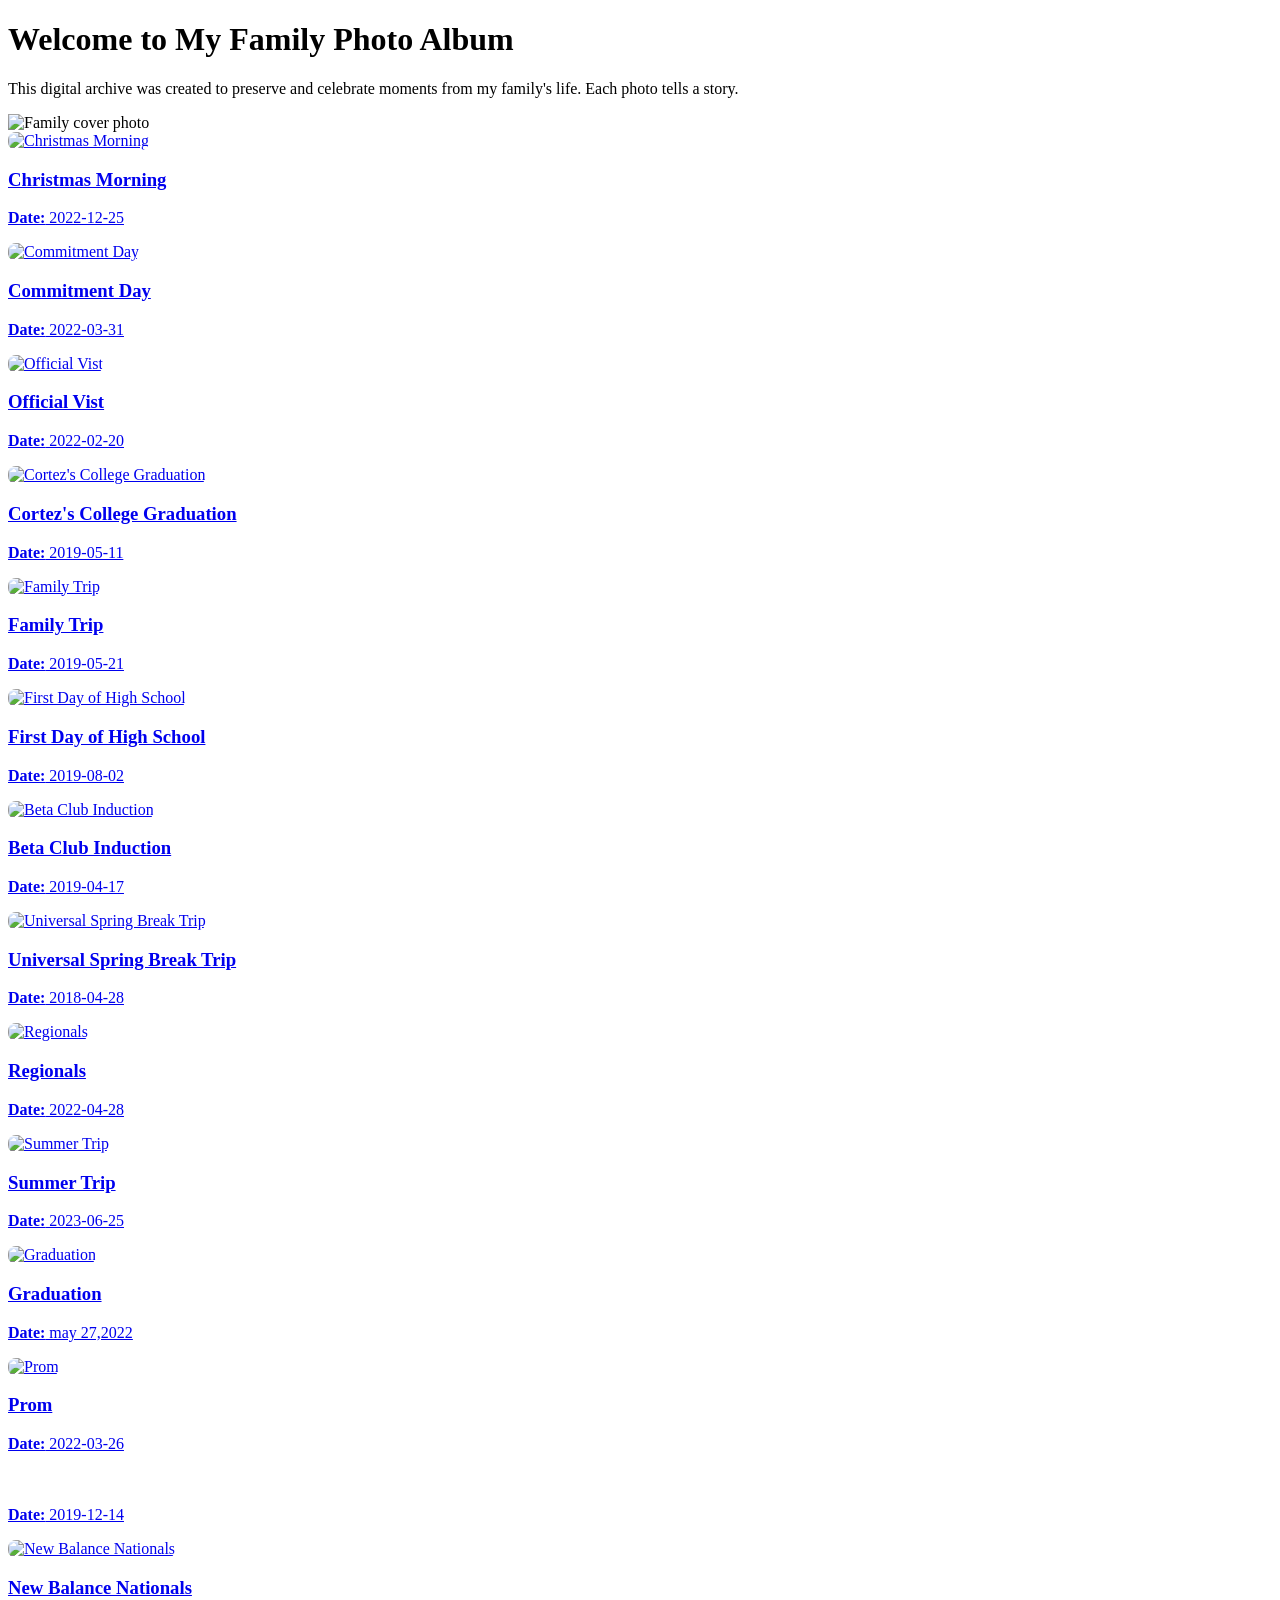
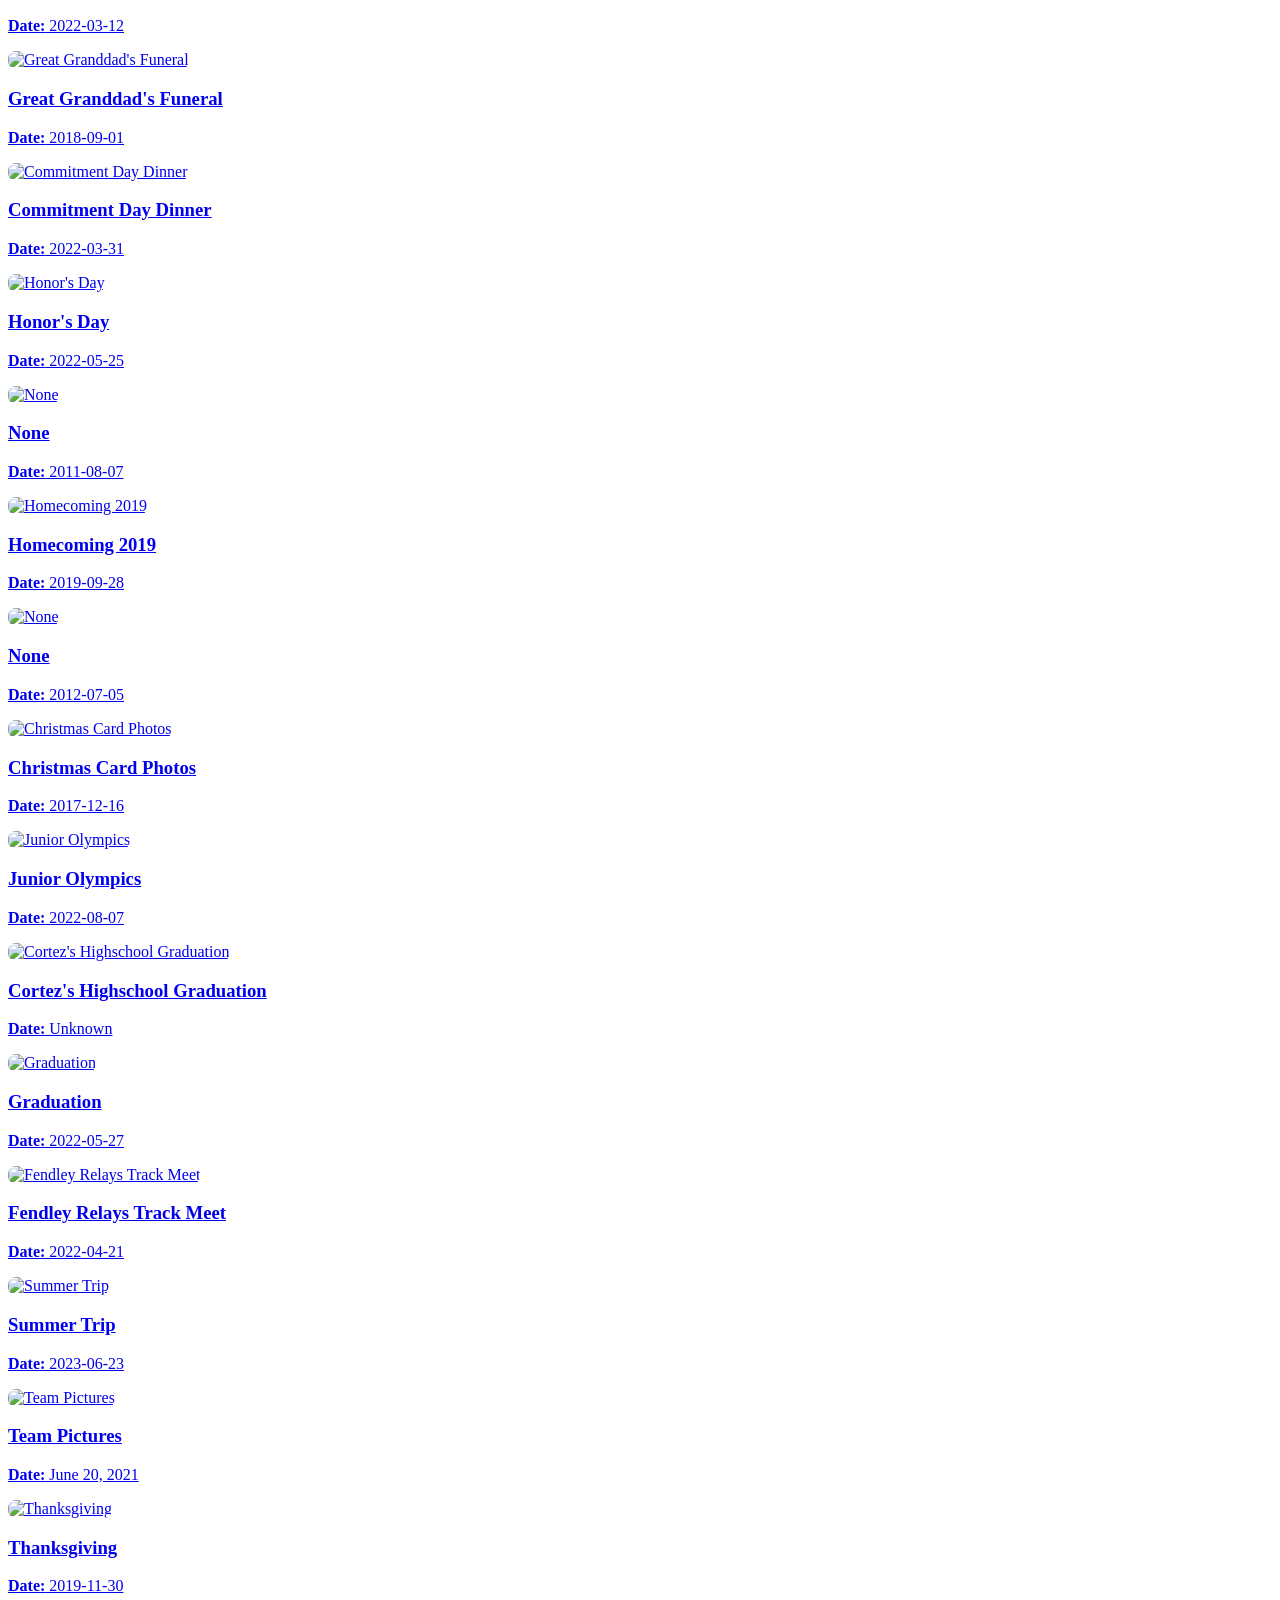
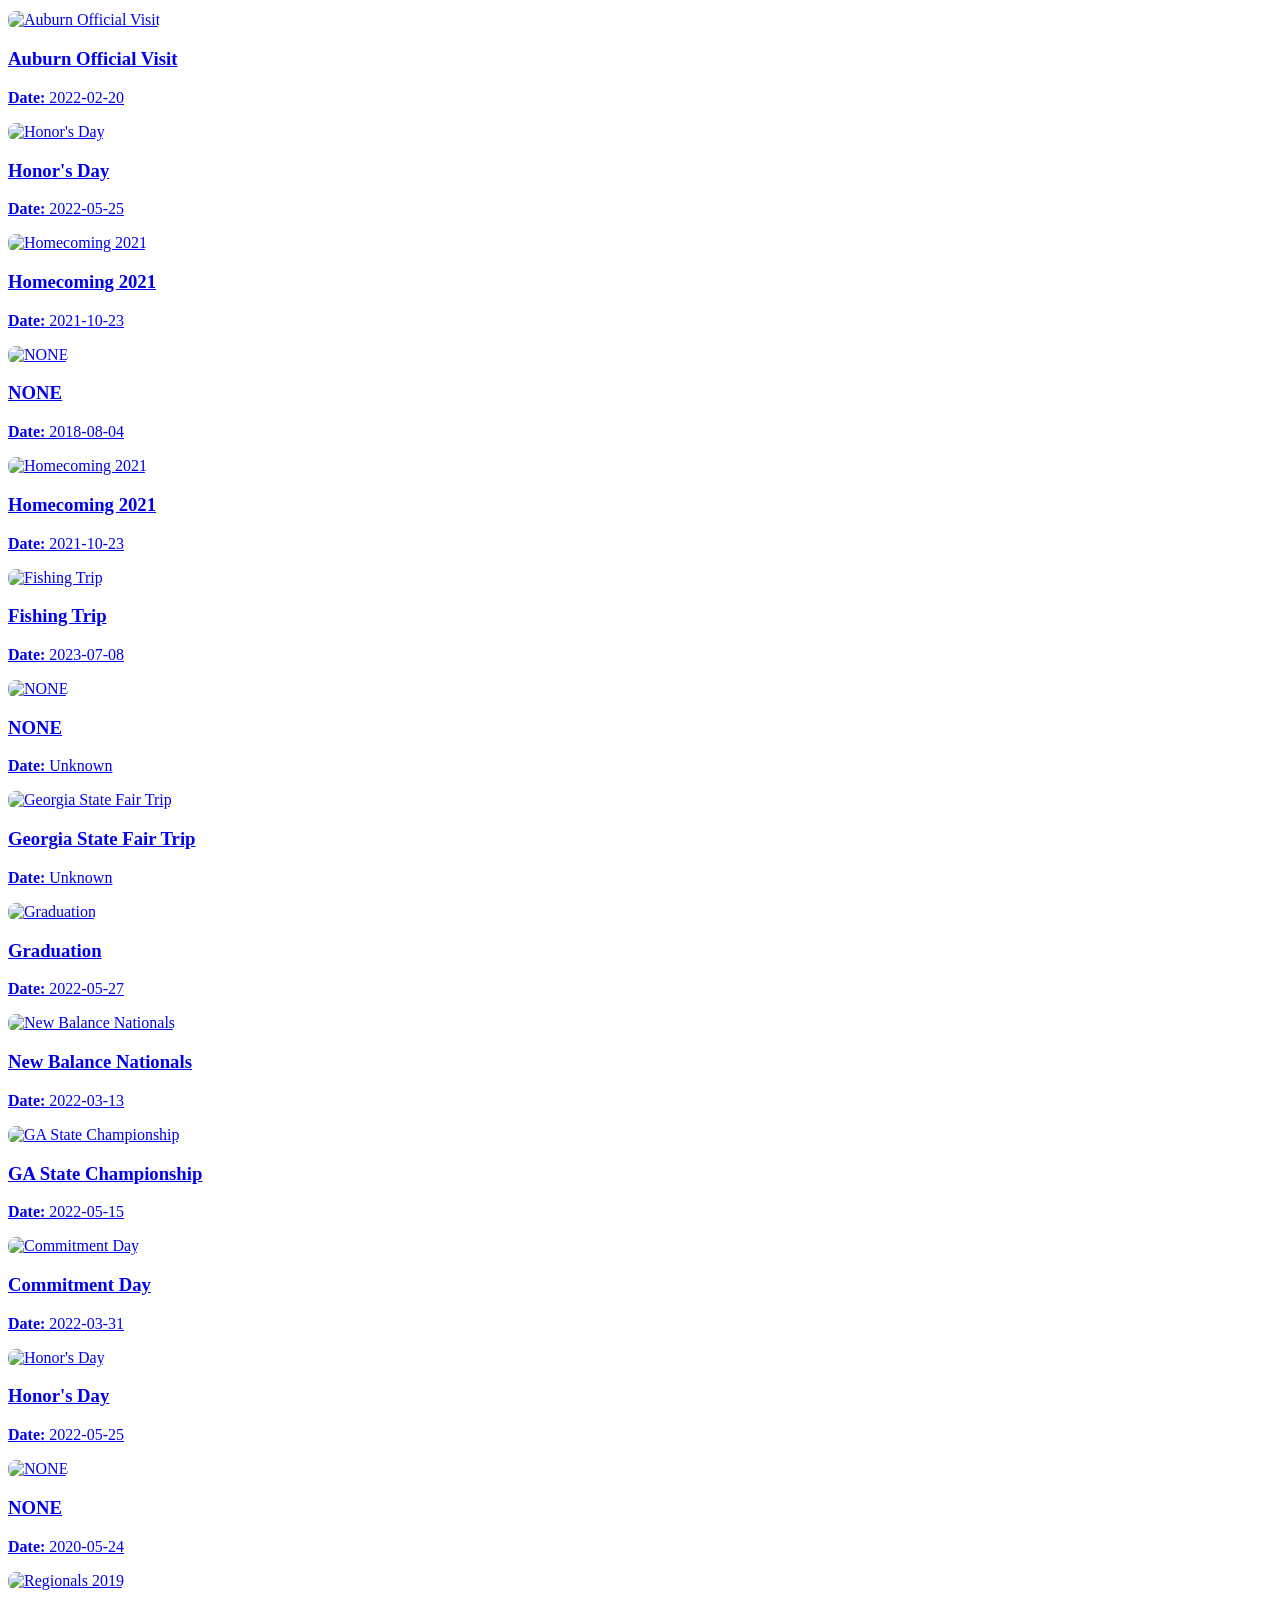
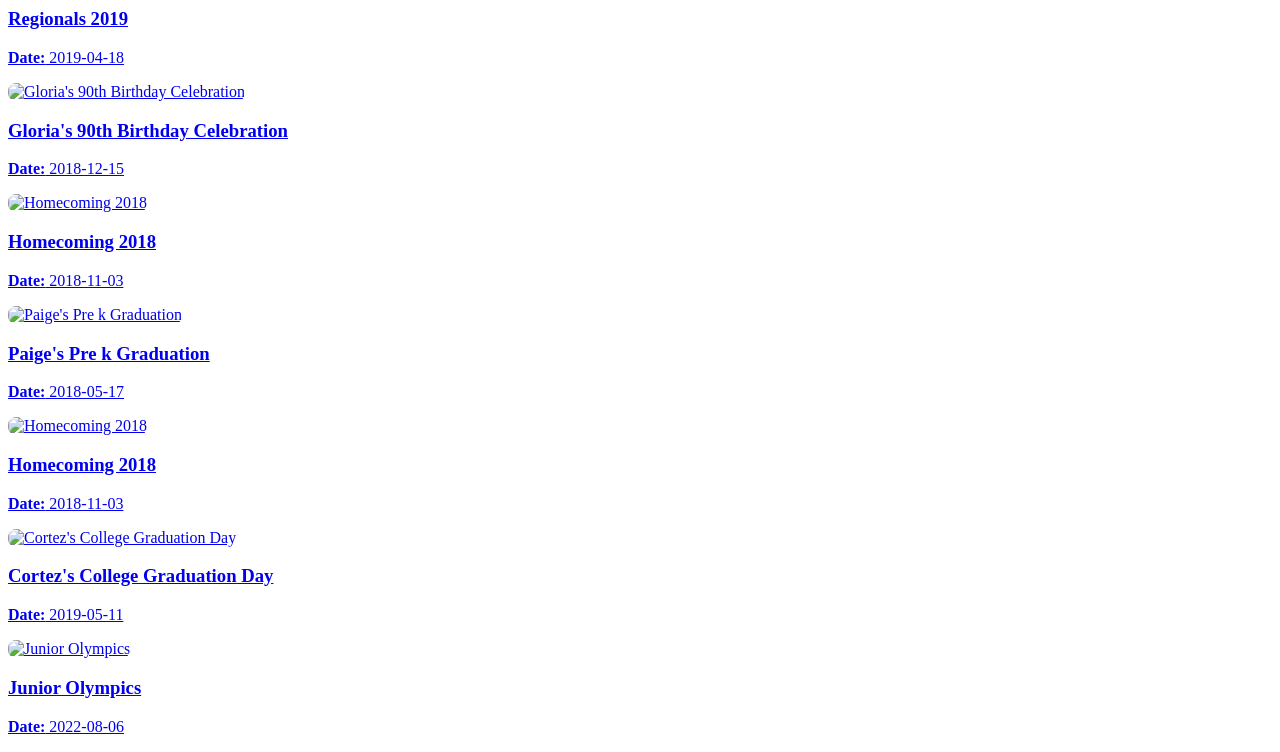
==== index.html @ 2291bab2 "Update index.html" ====
<!DOCTYPE html>
<html lang="en">
<head>
  <meta charset="UTF-8">
  <meta name="viewport" content="width=device-width, initial-scale=1.0">
  <title>My Family Photo Album</title>
  <link rel="stylesheet" href="style.css">
</head>
<body>
  <h1>Welcome to My Family Photo Album</h1>
  <p>This digital archive was created to preserve and celebrate moments from my family's life. Each photo tells a story.</p>

  <!-- Cover image placeholder -->
  <img src="IMG_6487.JPG" alt="Family cover photo" width="500">

  <!-- Dynamic collection inserted here by script.js -->
  <div id="collection"></div>

  <script src="script.js"></script>
</body>
</html>
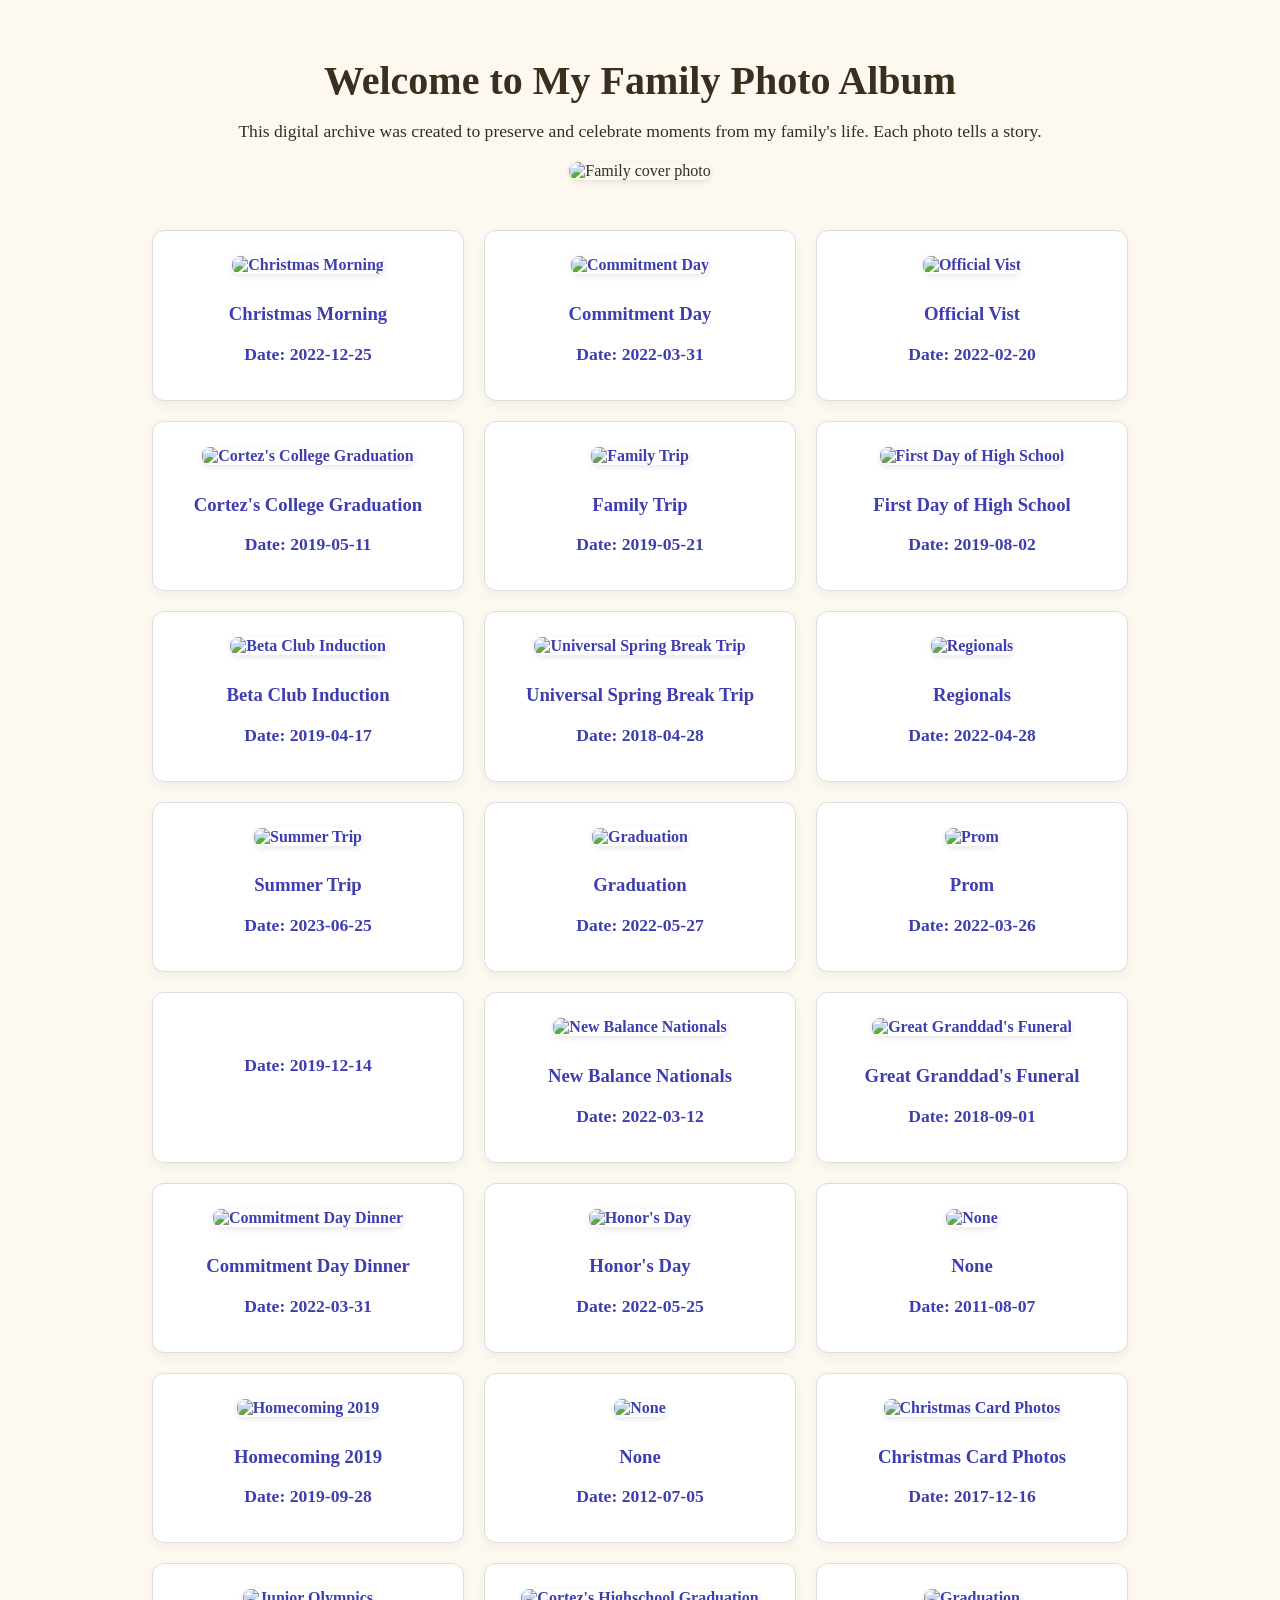
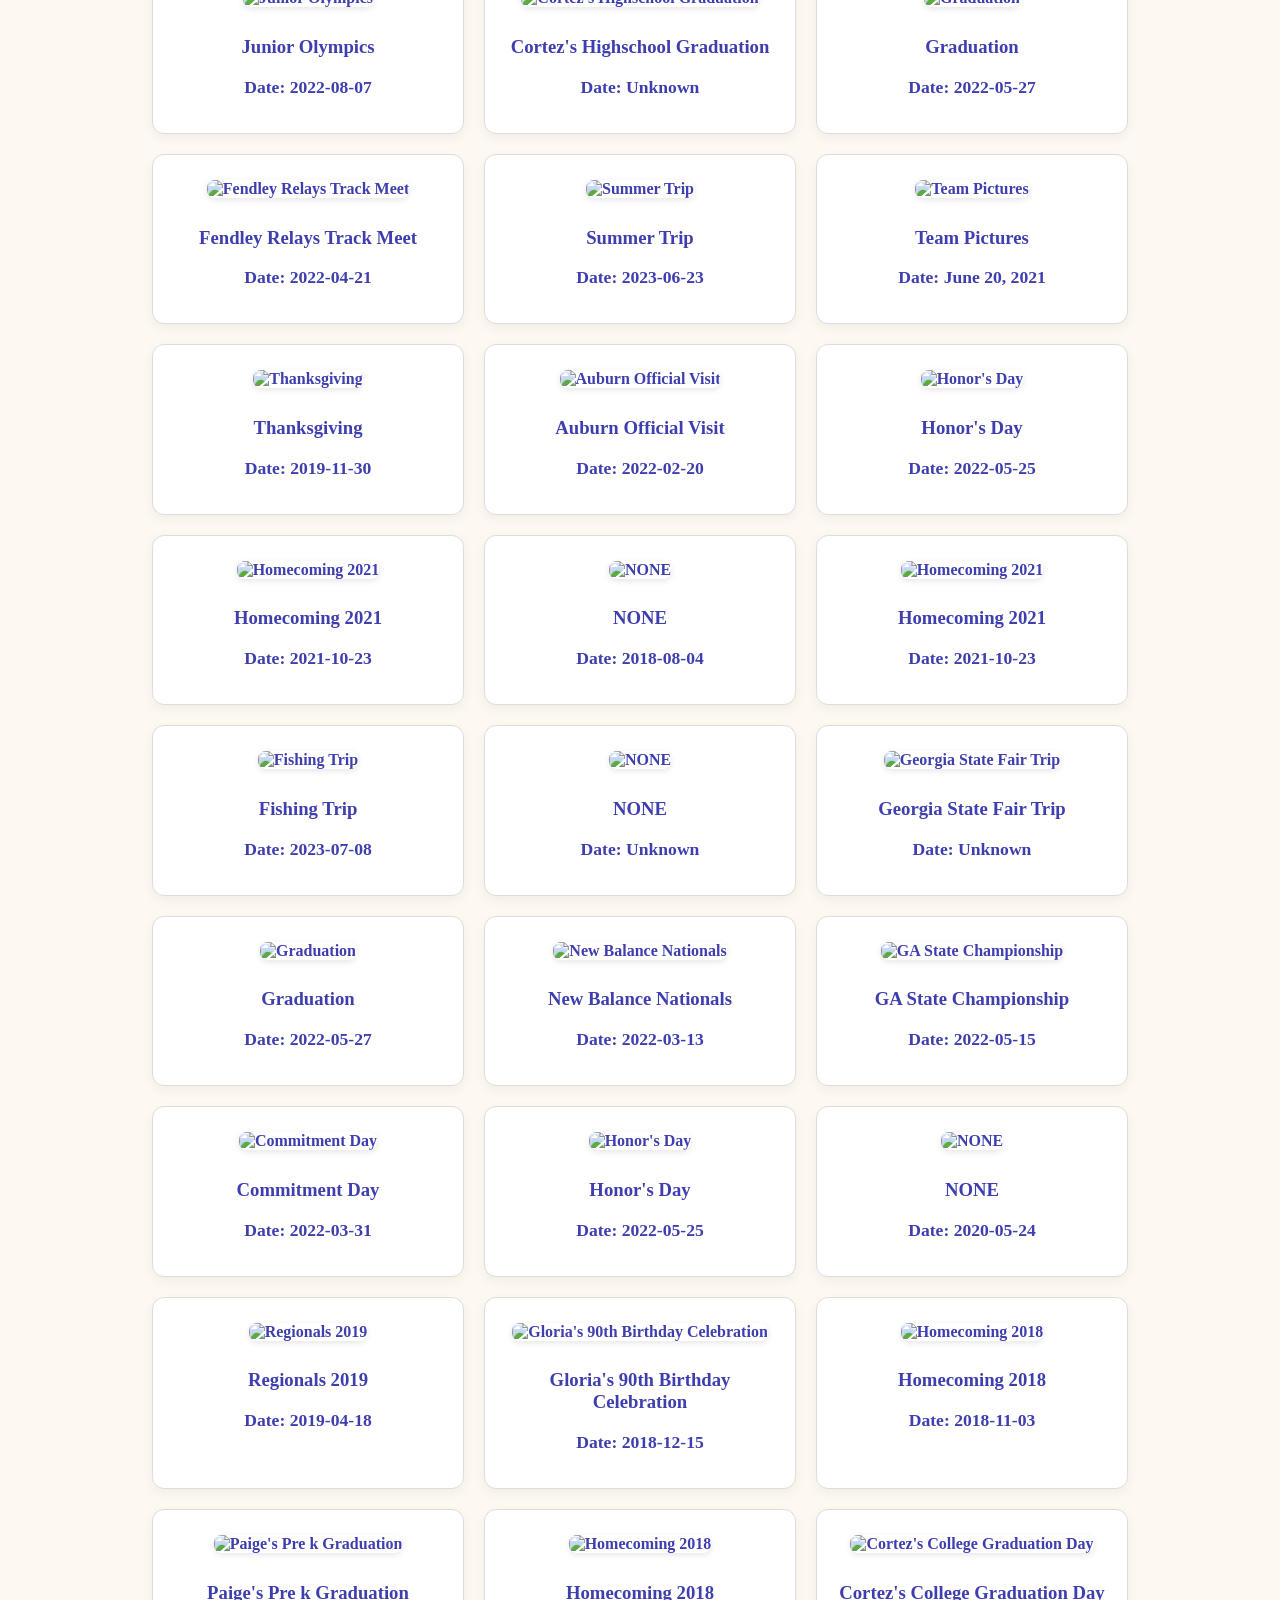
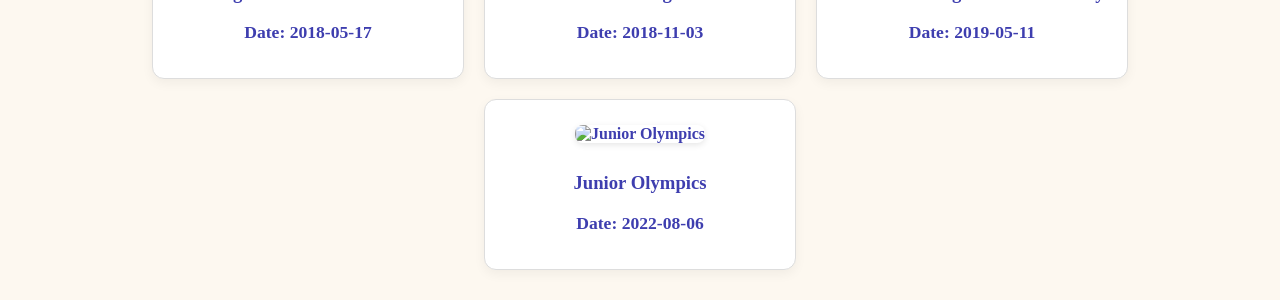
==== commit ca66ecf1: "Update index.html" ====
--- a/index.html
+++ b/index.html
@@ -10,10 +10,10 @@
   <h1>Welcome to My Family Photo Album</h1>
   <p>This digital archive was created to preserve and celebrate moments from my family's life. Each photo tells a story.</p>
 
-  <!-- Cover image placeholder -->
+  
   <img src="IMG_6487.JPG" alt="Family cover photo" width="500">
 
-  <!-- Dynamic collection inserted here by script.js -->
+ 
   <div id="collection"></div>
 
   <script src="script.js"></script>
--- a/style.css
+++ b/style.css
@@ -0,0 +1,56 @@
+body {
+  font-family: Georgia, serif;
+  background-color: #fdf8f0;
+  color: #2e2e2e;
+  text-align: center;
+  margin: 0;
+  padding: 30px;
+}
+
+h1 {
+  font-size: 2.5rem;
+  color: #3a2e1f;
+  margin-bottom: 15px;
+}
+
+p {
+  font-size: 1.1rem;
+  margin-bottom: 20px;
+}
+
+a {
+  color: #3e3eaf;
+  text-decoration: none;
+  font-weight: bold;
+  display: block;
+  margin: 10px 0;
+}
+
+a:hover {
+  text-decoration: underline;
+}
+
+img {
+  max-width: 300px;
+  height: auto;
+  border-radius: 10px;
+  margin-bottom: 10px;
+  box-shadow: 0 2px 6px rgba(0, 0, 0, 0.1);
+}
+
+#collection {
+  display: flex;
+  flex-wrap: wrap;
+  justify-content: center;
+  gap: 20px;
+  margin-top: 40px;
+}
+
+.item-card {
+  border: 1px solid #ddd;
+  padding: 15px;
+  width: 280px;
+  background-color: #fff;
+  border-radius: 12px;
+  box-shadow: 0 4px 12px rgba(0, 0, 0, 0.05);
+}
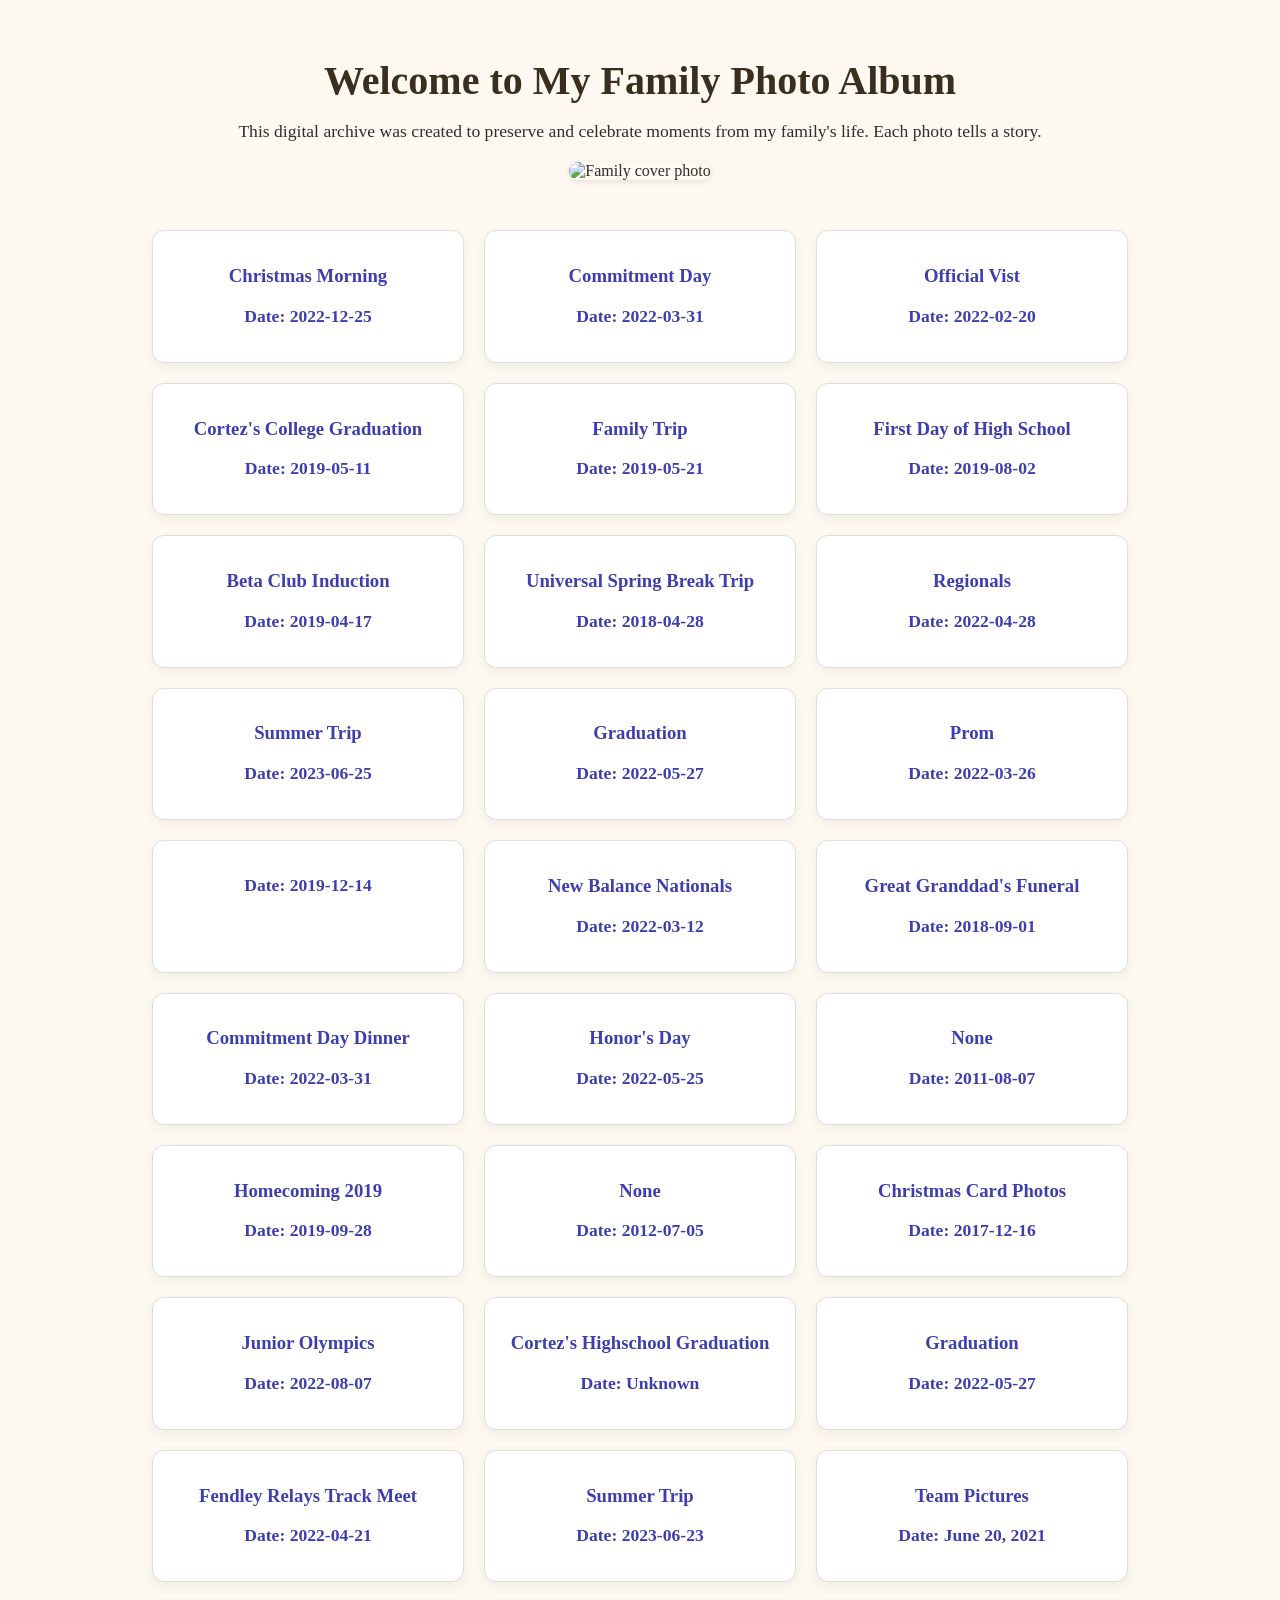
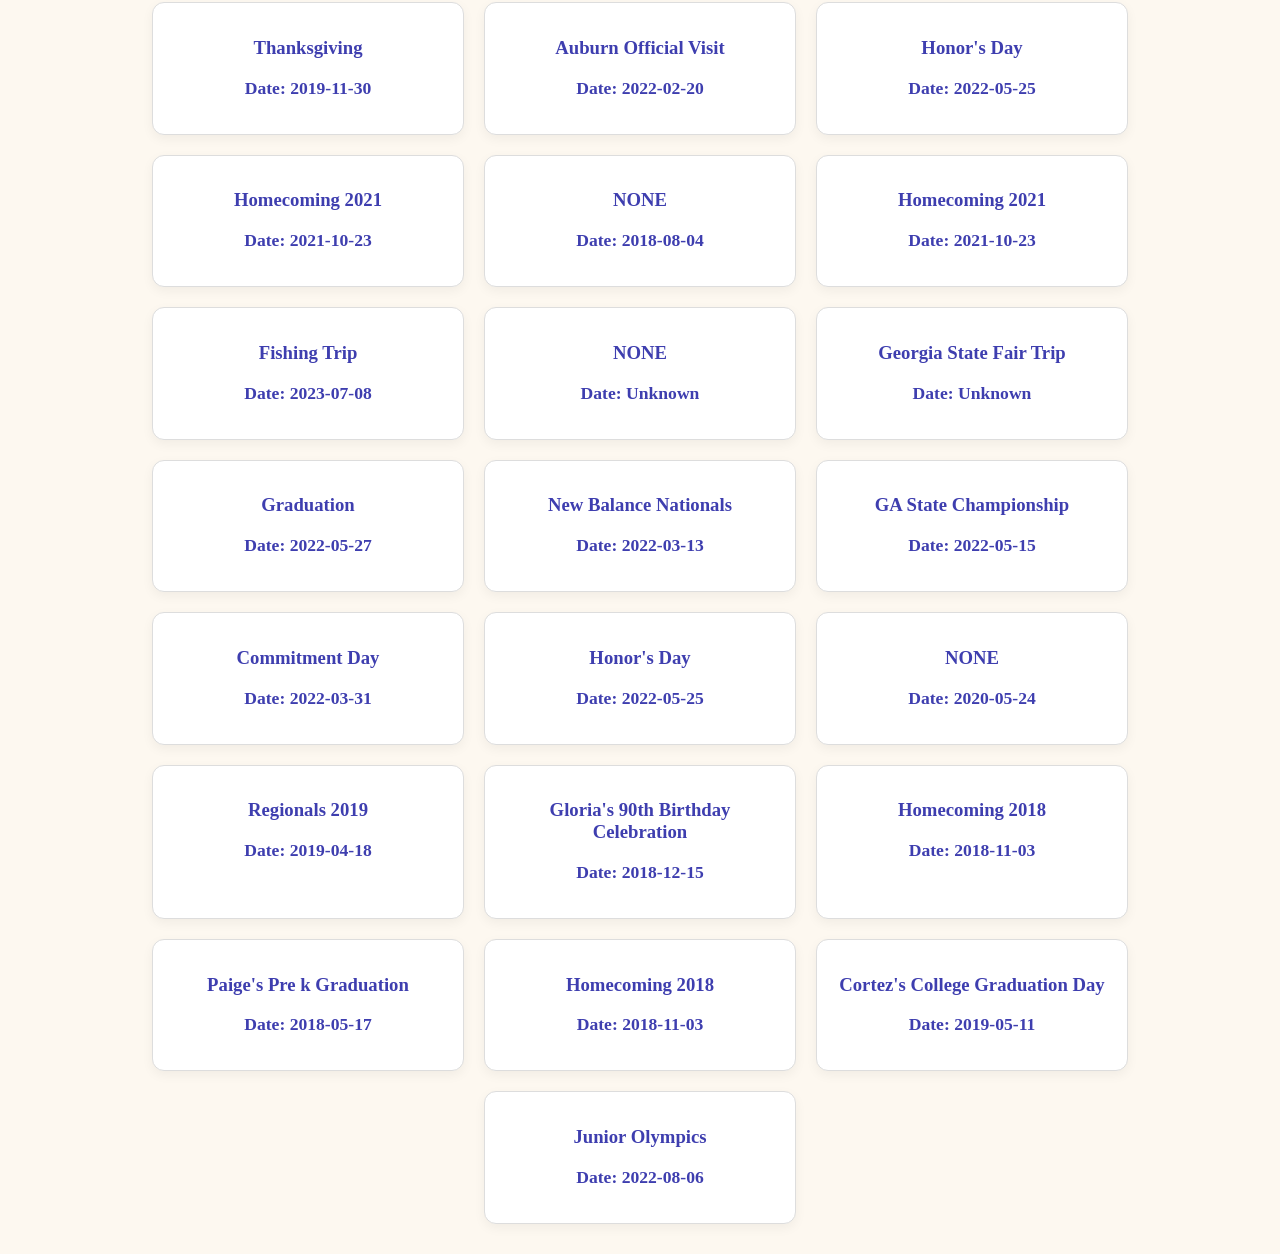
==== commit 8875f376: "Update index.html" ====
--- a/index.html
+++ b/index.html
@@ -11,7 +11,7 @@
   <p>This digital archive was created to preserve and celebrate moments from my family's life. Each photo tells a story.</p>
 
   
-  <img src="IMG_6487.JPG" alt="Family cover photo" width="500">
+  <img src="Photos/IMG_6487.JPG" alt="Family cover photo" width="500">
 
  
   <div id="collection"></div>
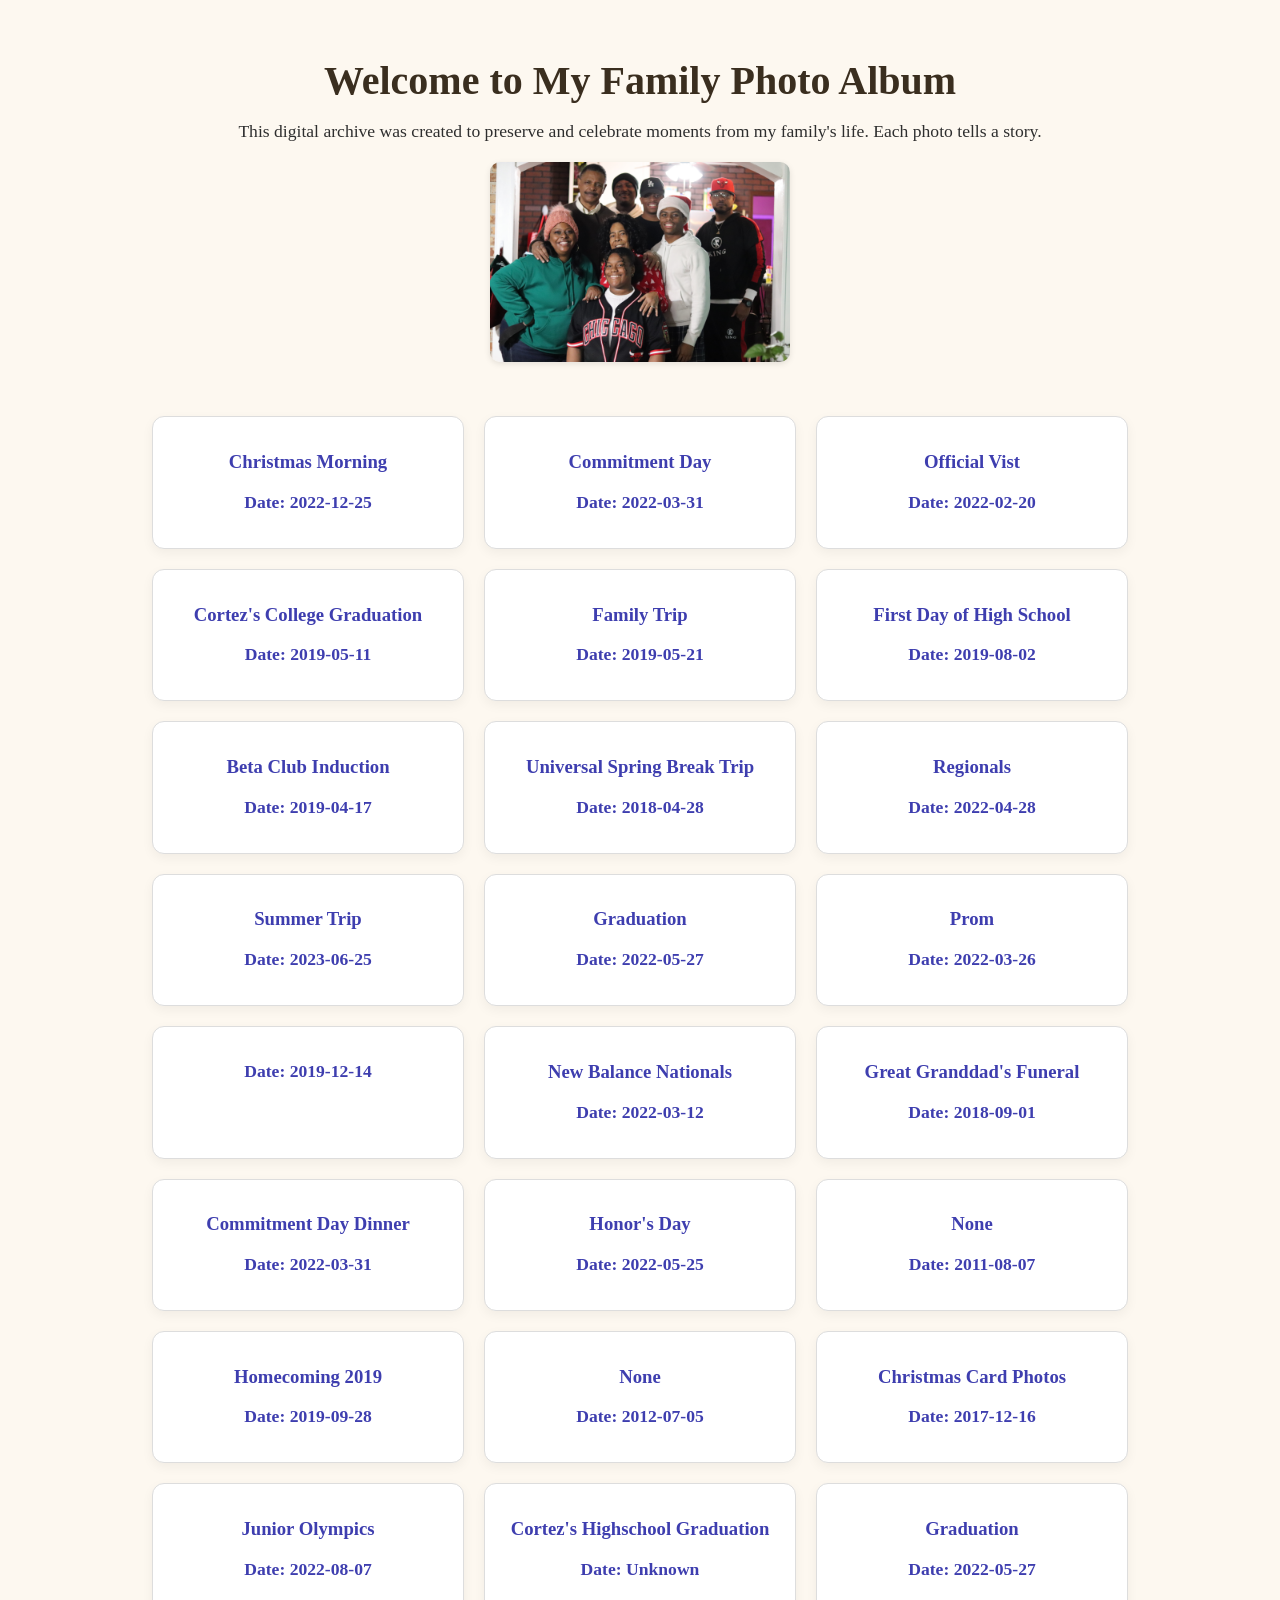
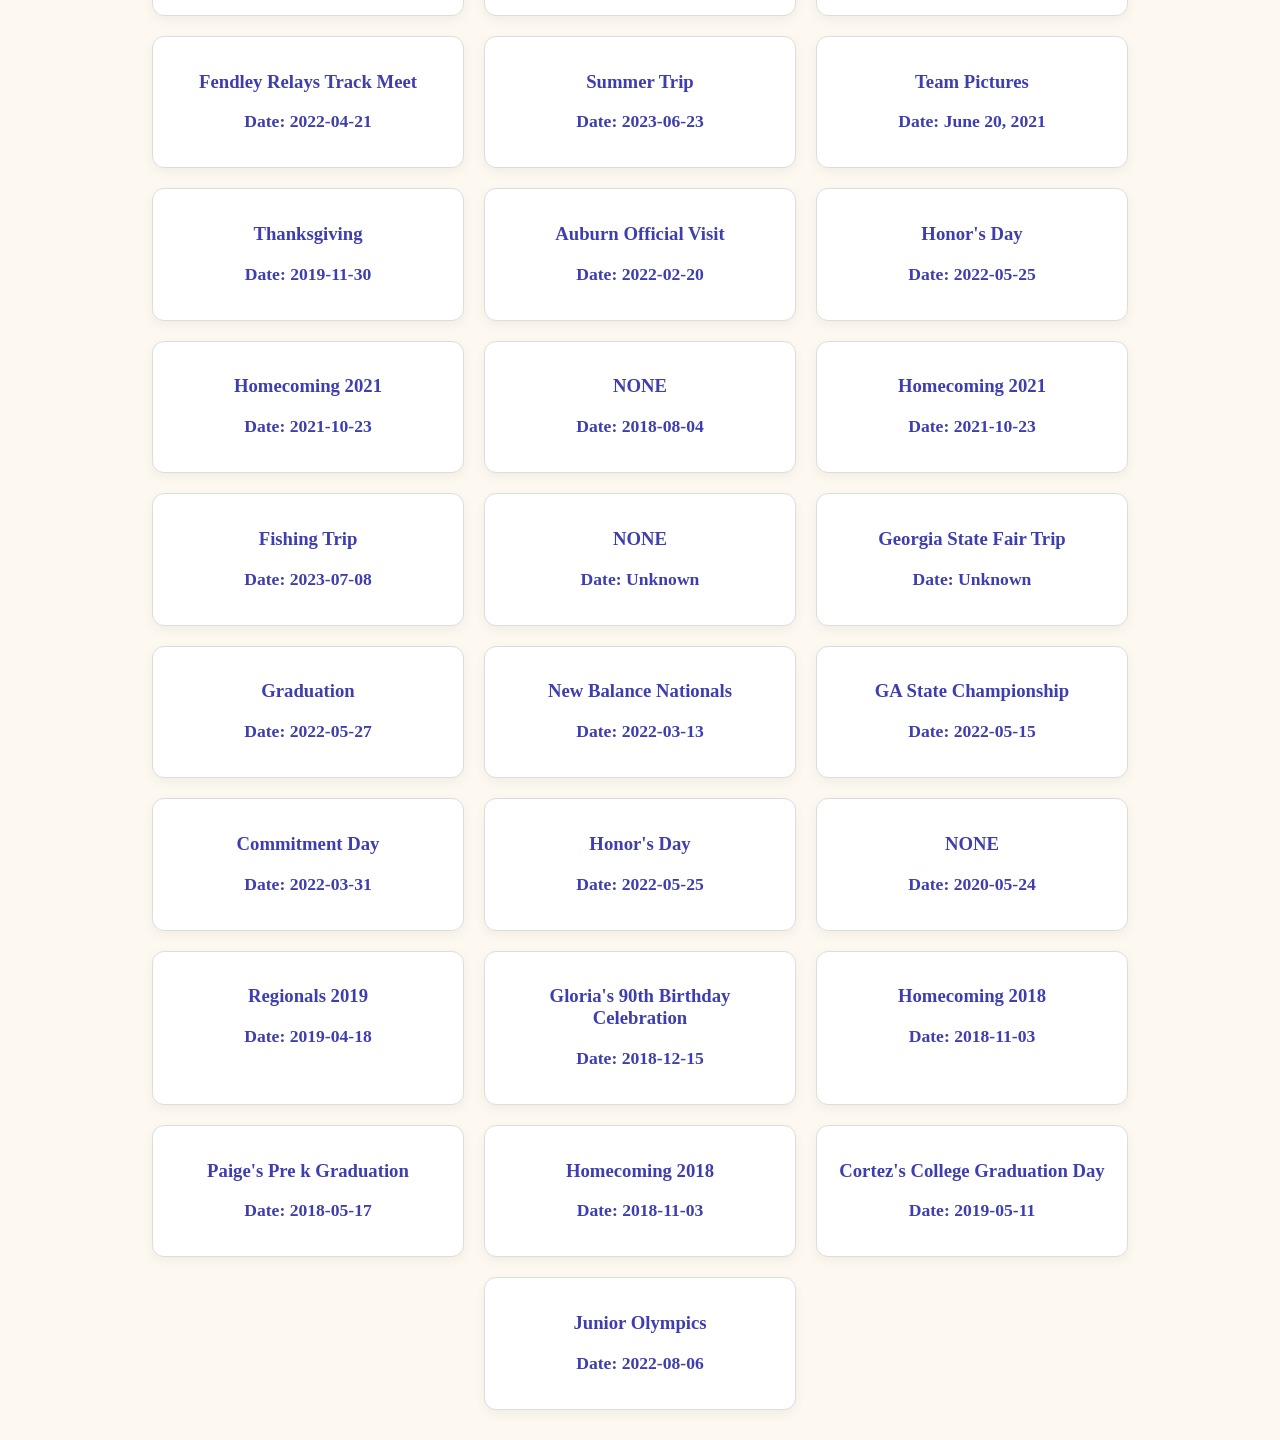
==== commit cf59ff3b: "Update index.html" ====
--- a/index.html
+++ b/index.html
@@ -11,7 +11,7 @@
   <p>This digital archive was created to preserve and celebrate moments from my family's life. Each photo tells a story.</p>
 
   
-  <img src="Photos/IMG_6487.JPG" alt="Family cover photo" width="500">
+  <img src="photos/IMG_6487.JPG" alt="Family cover photo" width="500">
 
  
   <div id="collection"></div>
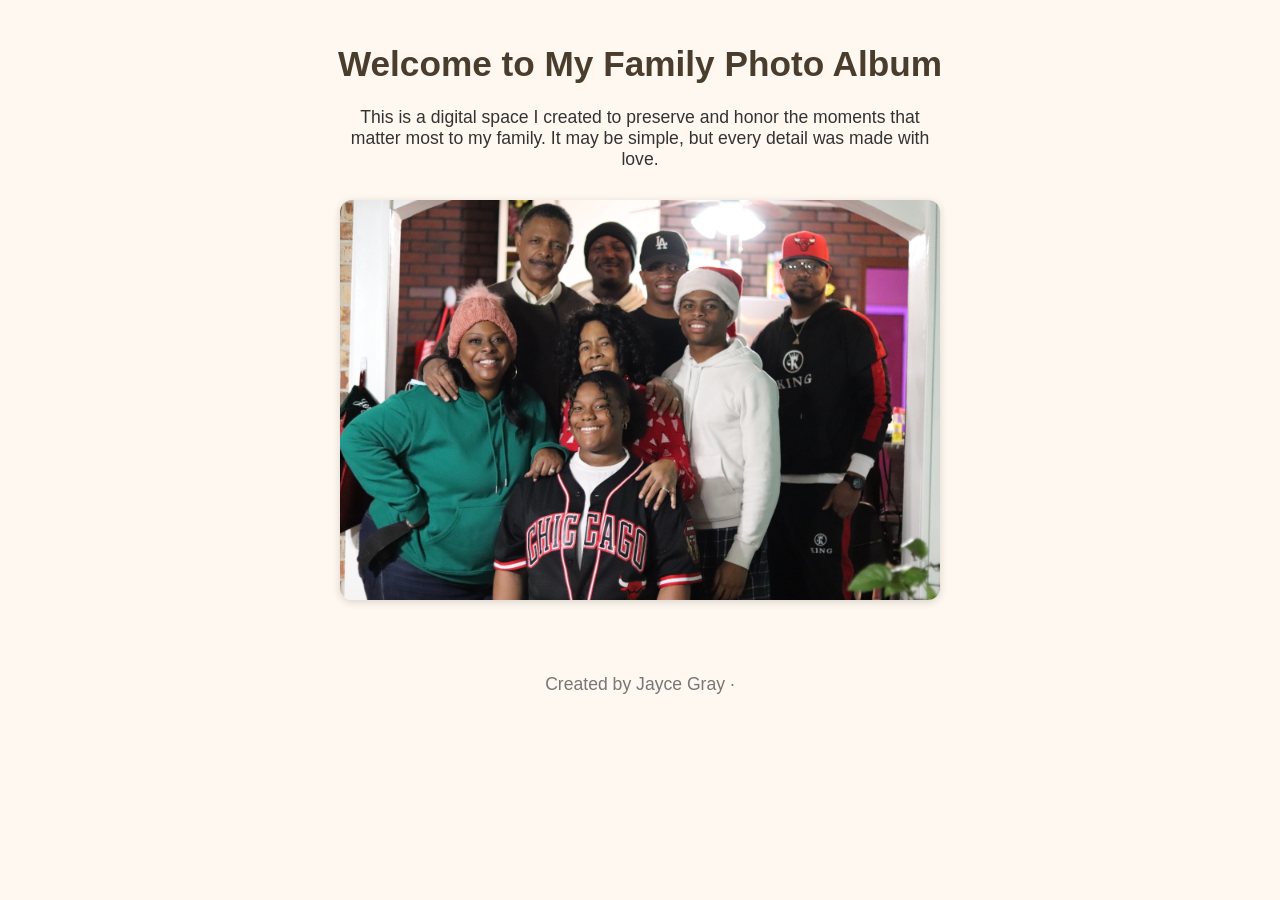
==== commit eb8ba311: "Update index.html" ====
--- a/index.html
+++ b/index.html
@@ -4,18 +4,79 @@
   <meta charset="UTF-8">
   <meta name="viewport" content="width=device-width, initial-scale=1.0">
   <title>My Family Photo Album</title>
-  <link rel="stylesheet" href="style.css">
+  <style>
+    body {
+      background-color: #fff8f0;
+      font-family: Verdana, sans-serif;
+      margin: 0;
+      padding: 20px;
+      color: #333;
+      text-align: center;
+    }
+
+    header {
+      margin-bottom: 30px;
+    }
+
+    h1 {
+      font-size: 2.2rem;
+      color: #4b3d2e;
+    }
+
+    p {
+      font-size: 1.1rem;
+      max-width: 600px;
+      margin: 0 auto 20px;
+    }
+
+    img.cover-photo {
+      width: 90%;
+      max-width: 600px;
+      border-radius: 12px;
+      box-shadow: 0 2px 8px rgba(0, 0, 0, 0.15);
+      margin-bottom: 30px;
+    }
+
+    .footer {
+      font-size: 0.9rem;
+      color: #777;
+      margin-top: 40px;
+    }
+
+    #collection {
+      margin-top: 40px;
+    }
+
+    a.link {
+      display: inline-block;
+      margin: 8px;
+      text-decoration: none;
+      color: #3e4eb8;
+    }
+
+    a.link:hover {
+      text-decoration: underline;
+    }
+  </style>
 </head>
 <body>
-  <h1>Welcome to My Family Photo Album</h1>
-  <p>This digital archive was created to preserve and celebrate moments from my family's life. Each photo tells a story.</p>
 
-  
-  <img src="photos/IMG_6487.JPG" alt="Family cover photo" width="500">
+  <header>
+    <h1>Welcome to My Family Photo Album</h1>
+    <p>This is a digital space I created to preserve and honor the moments that matter most to my family. It may be simple, but every detail was made with love.</p>
+  </header>
 
- 
-  <div id="collection"></div>
+  <!-- Cover image -->
+  <img class="cover-photo" src="photos/IMG_6487.JPG" alt="Family cover photo">
 
-  <script src="script.js"></script>
+  <!-- Where photo links will go if needed -->
+  <div id="collection">
+    <!-- Optional: photo event links could appear here using script.js -->
+  </div>
+
+  <div class="footer">
+    <p>Created by Jayce Gray ·</p>
+  </div>
+
 </body>
 </html>
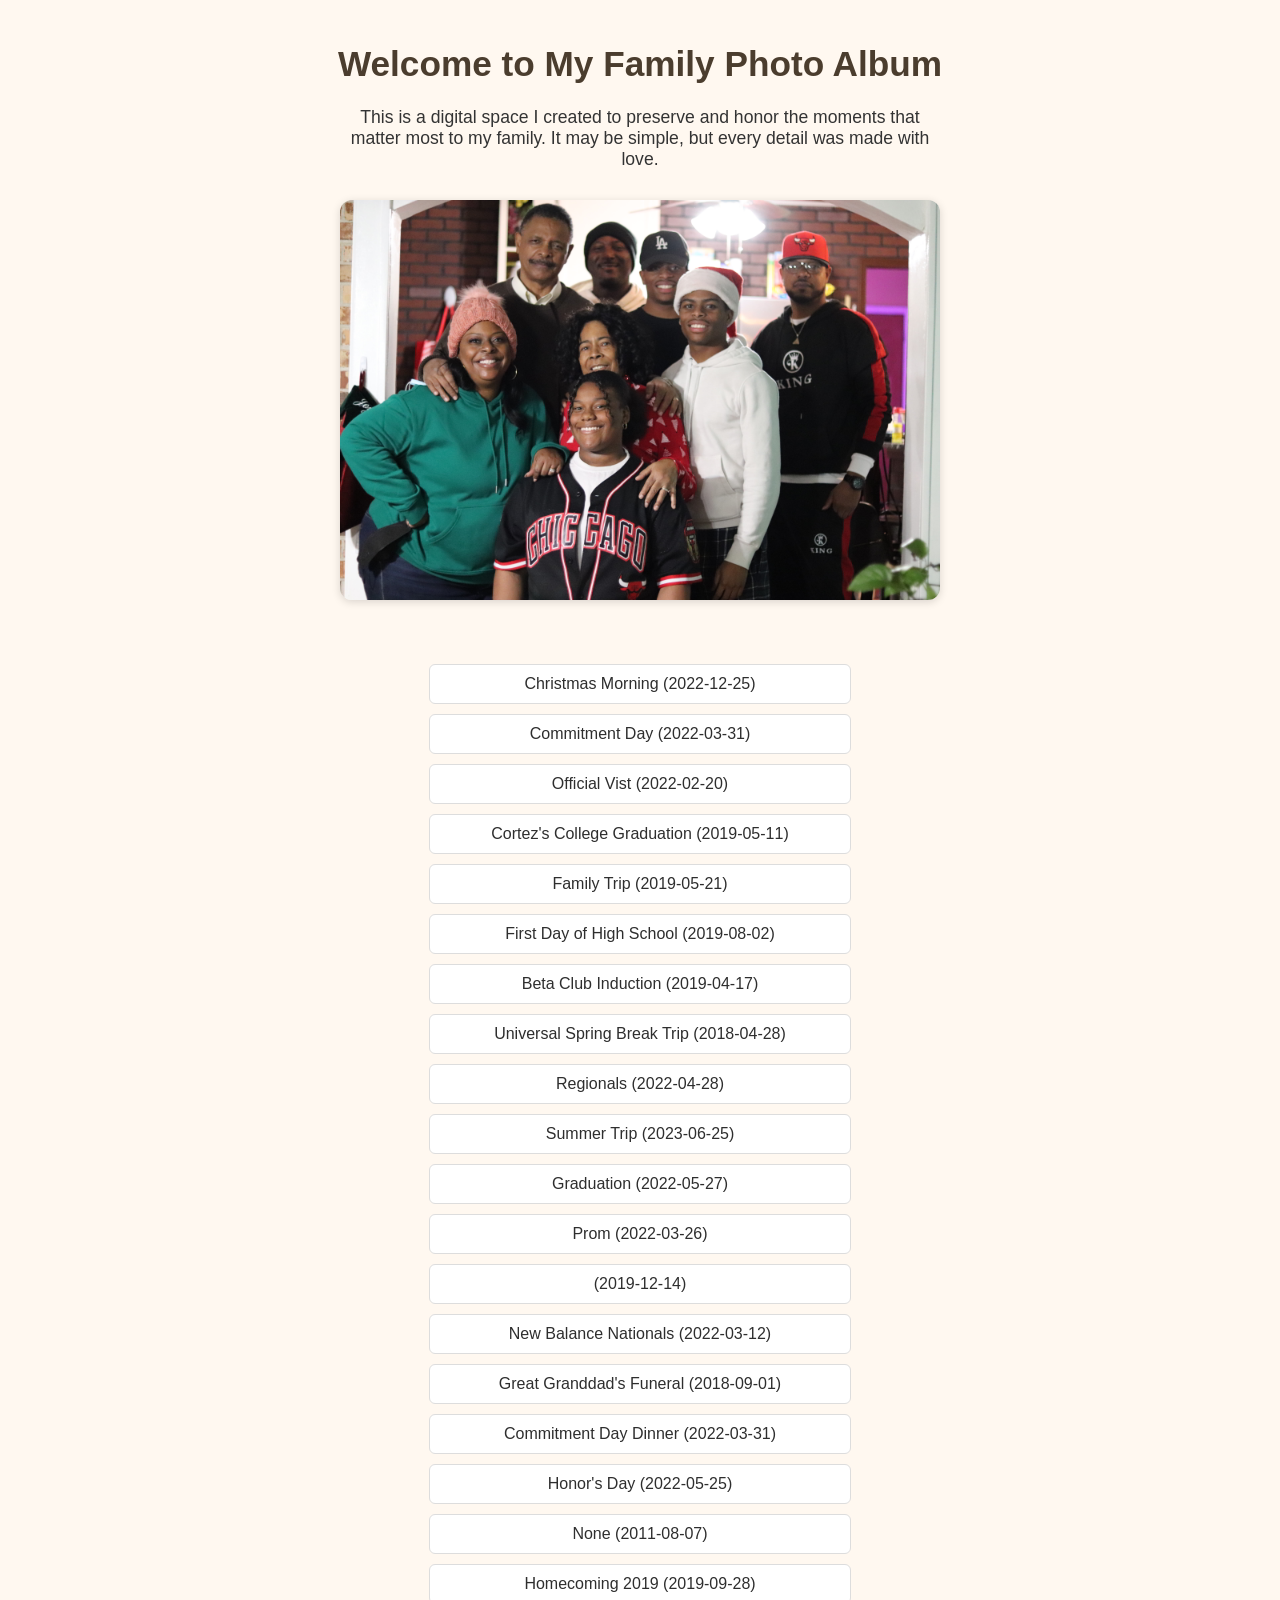
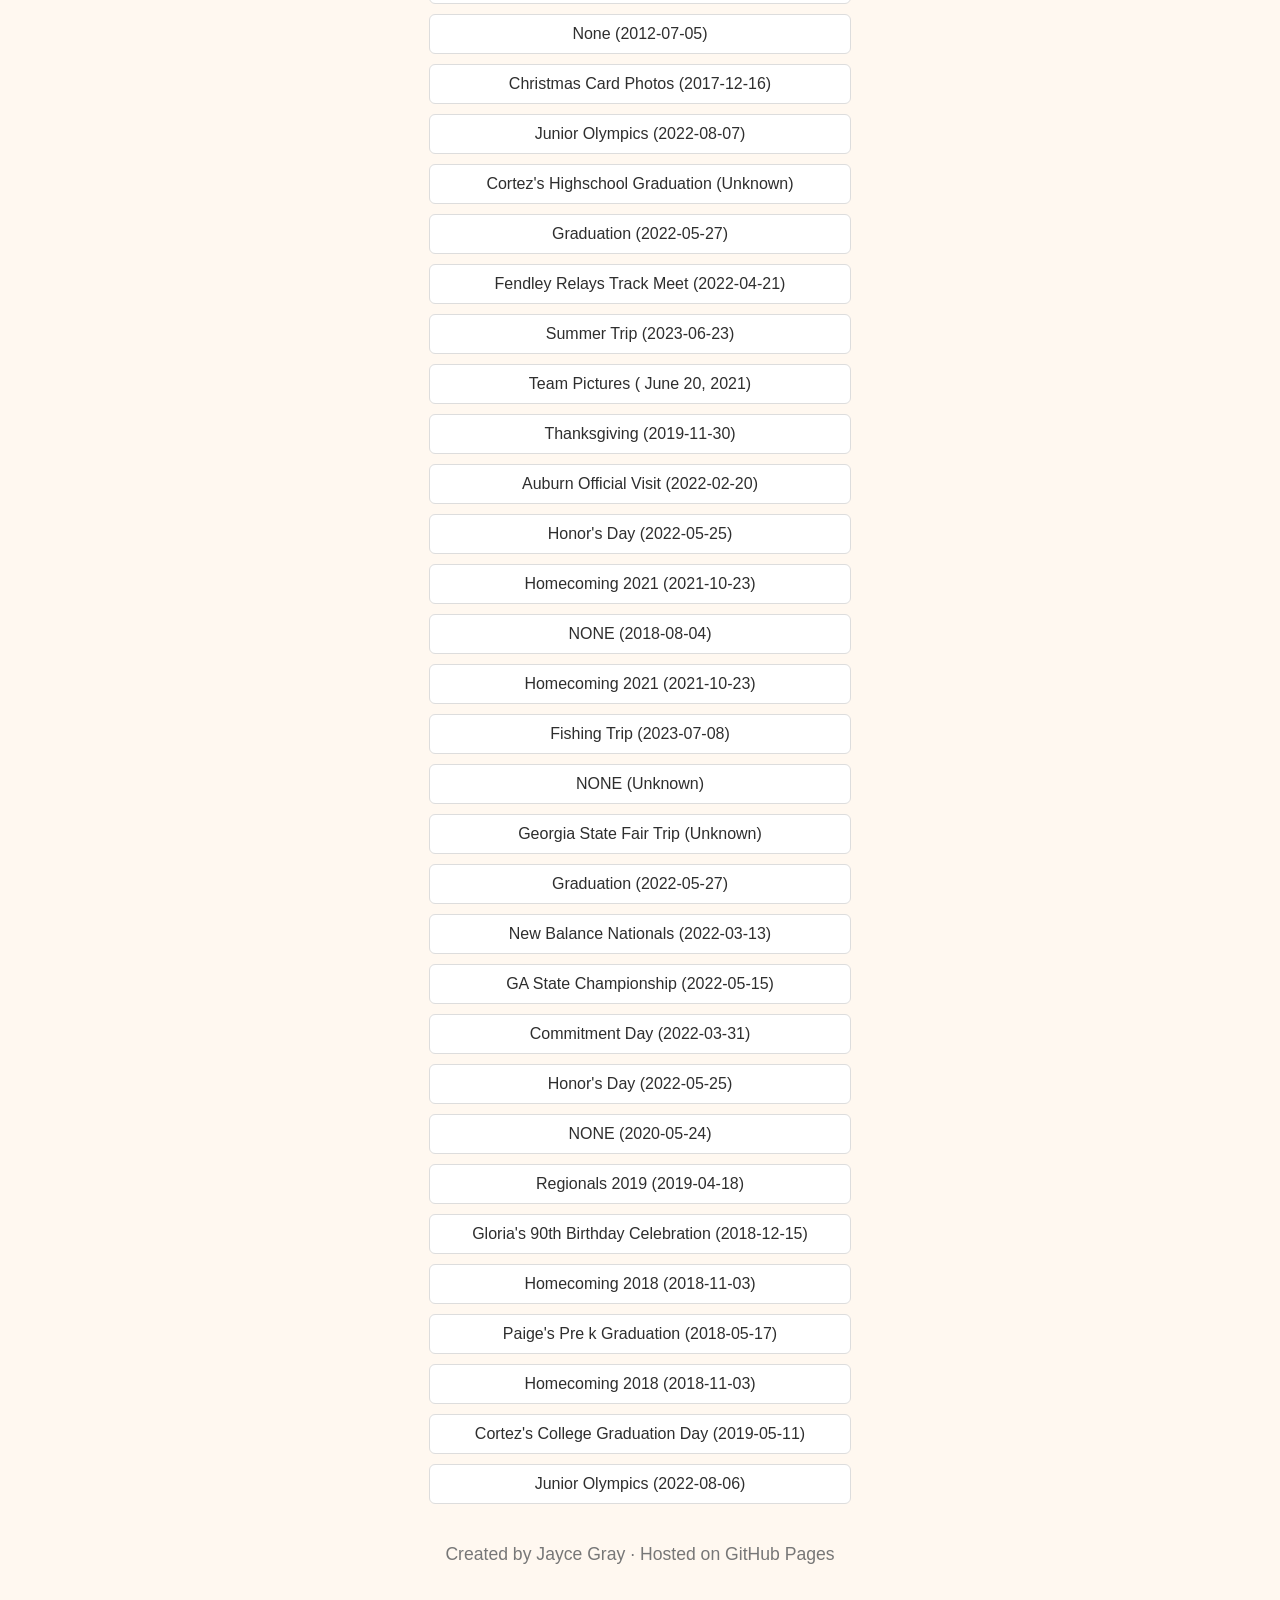
==== commit e299b2dd: "Update index.html" ====
--- a/index.html
+++ b/index.html
@@ -44,18 +44,23 @@
     }
 
     #collection {
-      margin-top: 40px;
+      margin-top: 30px;
     }
 
-    a.link {
-      display: inline-block;
-      margin: 8px;
+    .event-link {
+      display: block;
+      margin: 10px auto;
+      max-width: 400px;
+      padding: 10px;
+      border: 1px solid #ddd;
+      border-radius: 6px;
+      background-color: #fff;
+      color: #2e2e2e;
       text-decoration: none;
-      color: #3e4eb8;
     }
 
-    a.link:hover {
-      text-decoration: underline;
+    .event-link:hover {
+      background-color: #f0ece6;
     }
   </style>
 </head>
@@ -66,17 +71,32 @@
     <p>This is a digital space I created to preserve and honor the moments that matter most to my family. It may be simple, but every detail was made with love.</p>
   </header>
 
-  <!-- Cover image -->
   <img class="cover-photo" src="photos/IMG_6487.JPG" alt="Family cover photo">
 
-  <!-- Where photo links will go if needed -->
-  <div id="collection">
-    <!-- Optional: photo event links could appear here using script.js -->
+  <div id="collection"></div>
+
+  <div class="footer">
+    <p>Created by Jayce Gray · Hosted on GitHub Pages</p>
   </div>
 
-  <div class="footer">
-    <p>Created by Jayce Gray ·</p>
-  </div>
+  <script>
+    fetch("collection.json")
+      .then(response => response.json())
+      .then(data => {
+        const container = document.getElementById("collection");
+
+        data.forEach(item => {
+          const link = document.createElement("a");
+          link.className = "event-link";
+          link.href = `item-template.html?id=${item.photo_id}`;
+          link.textContent = `${item.event_context} (${item.date_taken})`;
+          container.appendChild(link);
+        });
+      })
+      .catch(error => {
+        console.error("Error loading collection.json:", error);
+      });
+  </script>
 
 </body>
 </html>
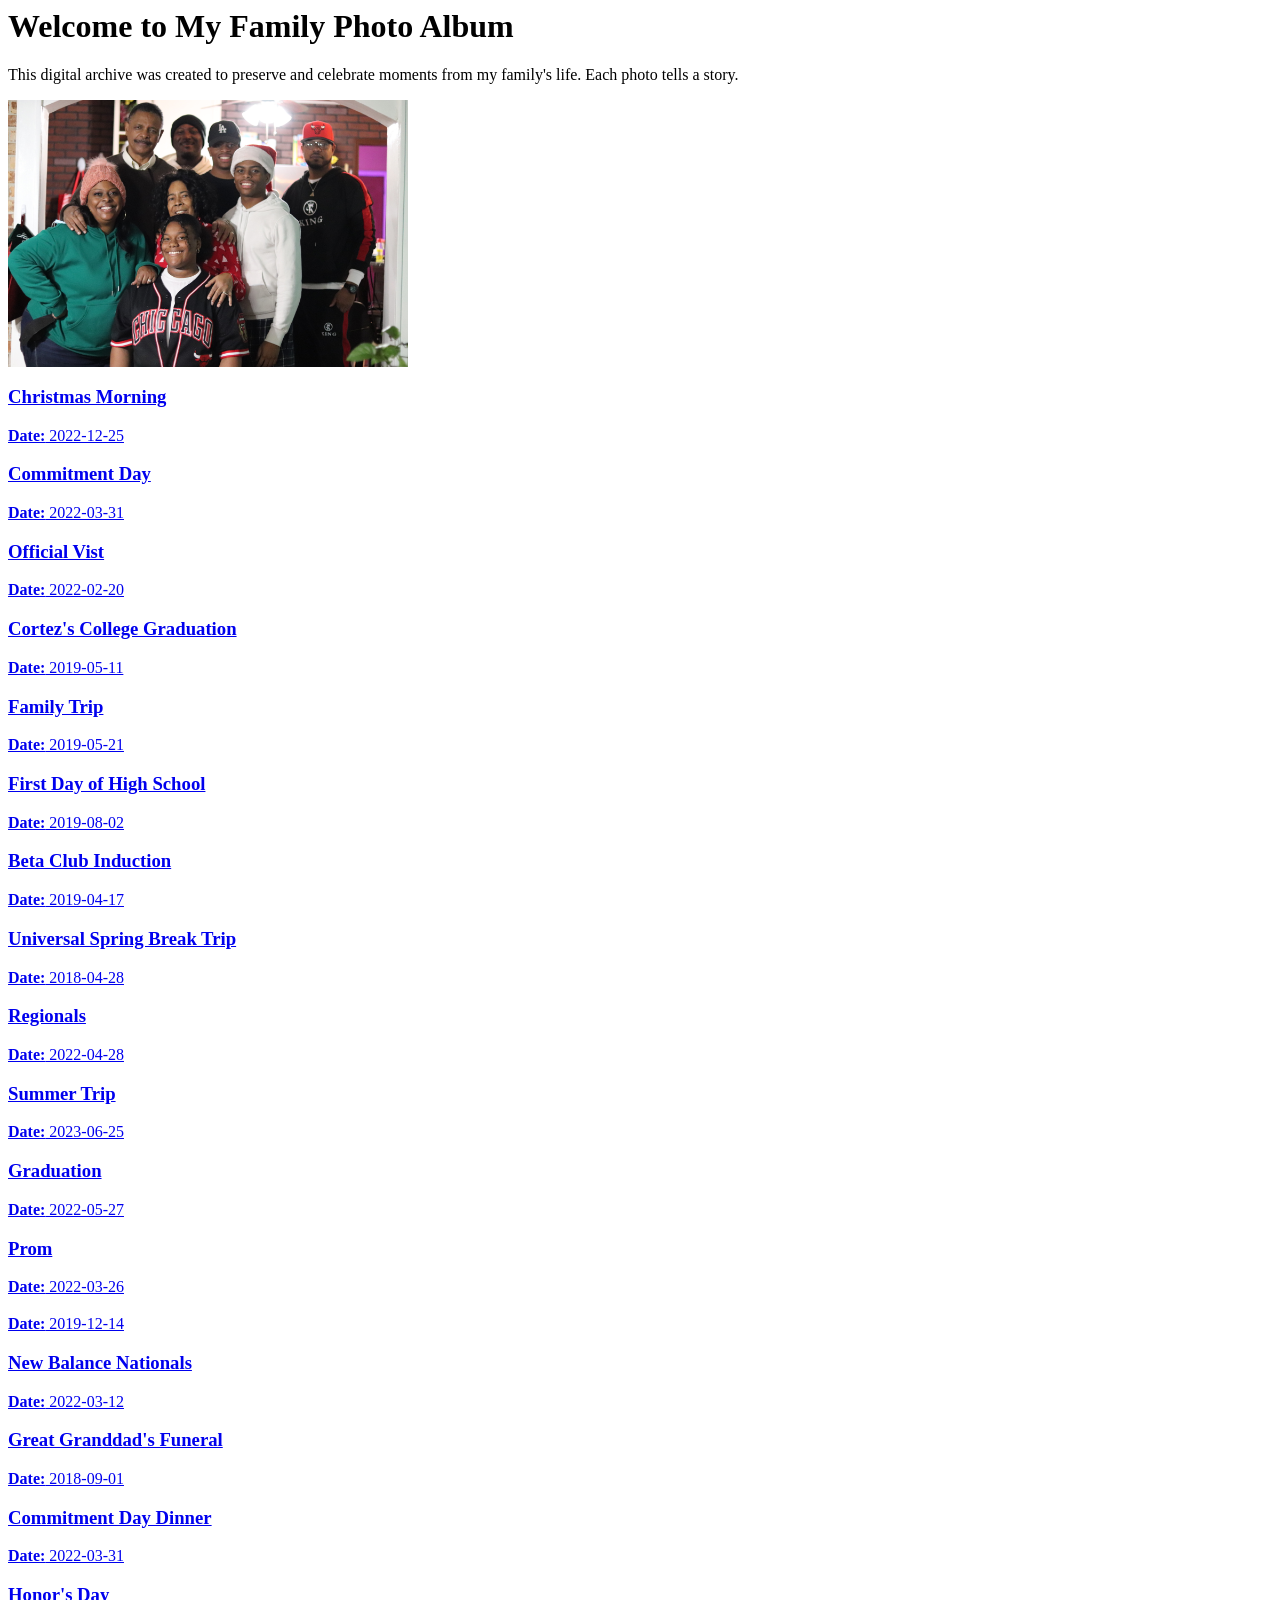
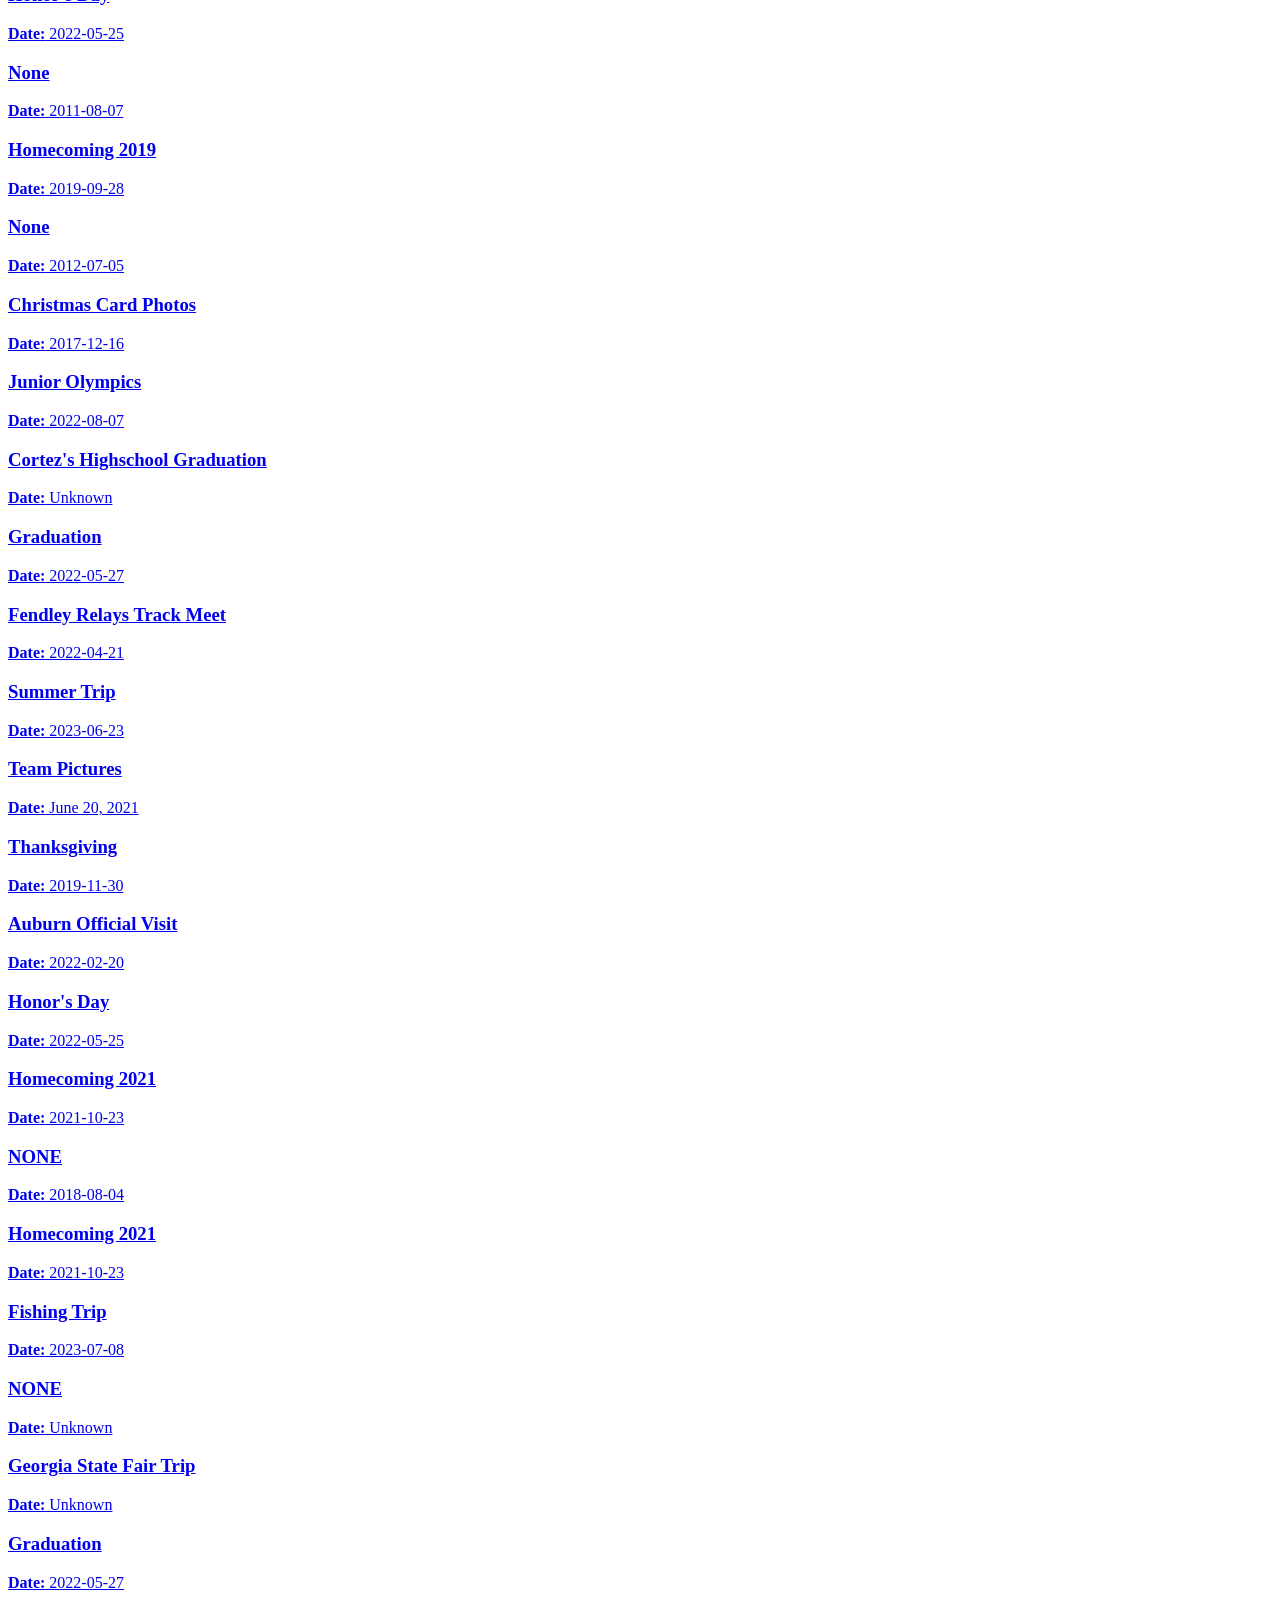
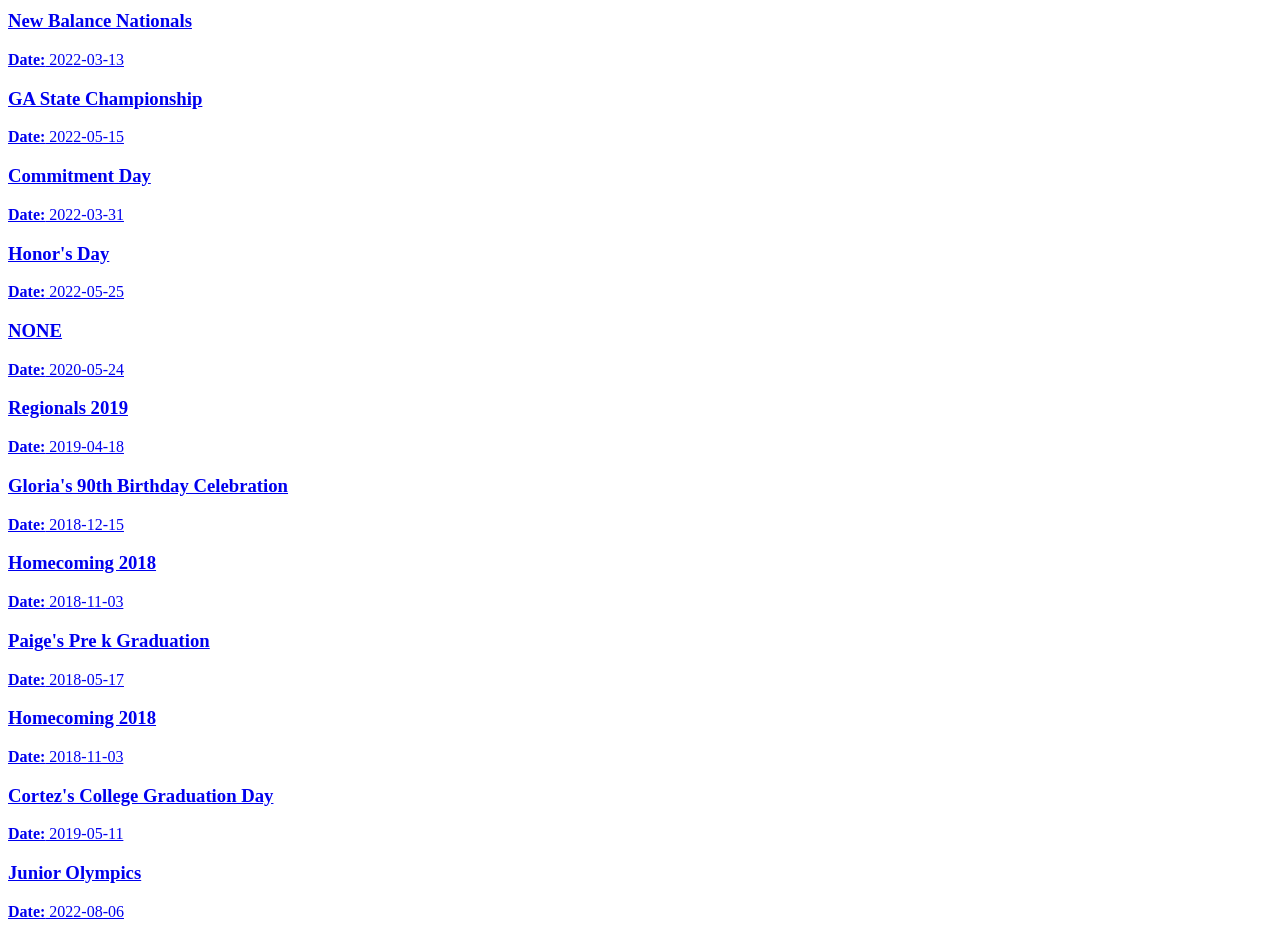
==== commit 781a5348: "Update index.html" ====
--- a/index.html
+++ b/index.html
@@ -1,102 +1,12 @@
-<!DOCTYPE html>
-<html lang="en">
-<head>
-  <meta charset="UTF-8">
-  <meta name="viewport" content="width=device-width, initial-scale=1.0">
-  <title>My Family Photo Album</title>
-  <style>
-    body {
-      background-color: #fff8f0;
-      font-family: Verdana, sans-serif;
-      margin: 0;
-      padding: 20px;
-      color: #333;
-      text-align: center;
-    }
+<body>
+  <h1>Welcome to My Family Photo Album</h1>
+  <p>This digital archive was created to preserve and celebrate moments from my family's life. Each photo tells a story.</p>
 
-    header {
-      margin-bottom: 30px;
-    }
+  
+  <img src="photos/IMG_6487.JPG" alt="Family cover photo" width="400">
 
-    h1 {
-      font-size: 2.2rem;
-      color: #4b3d2e;
-    }
-
-    p {
-      font-size: 1.1rem;
-      max-width: 600px;
-      margin: 0 auto 20px;
-    }
-
-    img.cover-photo {
-      width: 90%;
-      max-width: 600px;
-      border-radius: 12px;
-      box-shadow: 0 2px 8px rgba(0, 0, 0, 0.15);
-      margin-bottom: 30px;
-    }
-
-    .footer {
-      font-size: 0.9rem;
-      color: #777;
-      margin-top: 40px;
-    }
-
-    #collection {
-      margin-top: 30px;
-    }
-
-    .event-link {
-      display: block;
-      margin: 10px auto;
-      max-width: 400px;
-      padding: 10px;
-      border: 1px solid #ddd;
-      border-radius: 6px;
-      background-color: #fff;
-      color: #2e2e2e;
-      text-decoration: none;
-    }
-
-    .event-link:hover {
-      background-color: #f0ece6;
-    }
-  </style>
-</head>
-<body>
-
-  <header>
-    <h1>Welcome to My Family Photo Album</h1>
-    <p>This is a digital space I created to preserve and honor the moments that matter most to my family. It may be simple, but every detail was made with love.</p>
-  </header>
-
-  <img class="cover-photo" src="photos/IMG_6487.JPG" alt="Family cover photo">
-
+  
   <div id="collection"></div>
 
-  <div class="footer">
-    <p>Created by Jayce Gray · Hosted on GitHub Pages</p>
-  </div>
-
-  <script>
-    fetch("collection.json")
-      .then(response => response.json())
-      .then(data => {
-        const container = document.getElementById("collection");
-
-        data.forEach(item => {
-          const link = document.createElement("a");
-          link.className = "event-link";
-          link.href = `item-template.html?id=${item.photo_id}`;
-          link.textContent = `${item.event_context} (${item.date_taken})`;
-          container.appendChild(link);
-        });
-      })
-      .catch(error => {
-        console.error("Error loading collection.json:", error);
-      });
-  </script>
-
+  <script src="script.js"></script>
 </body>
-</html>
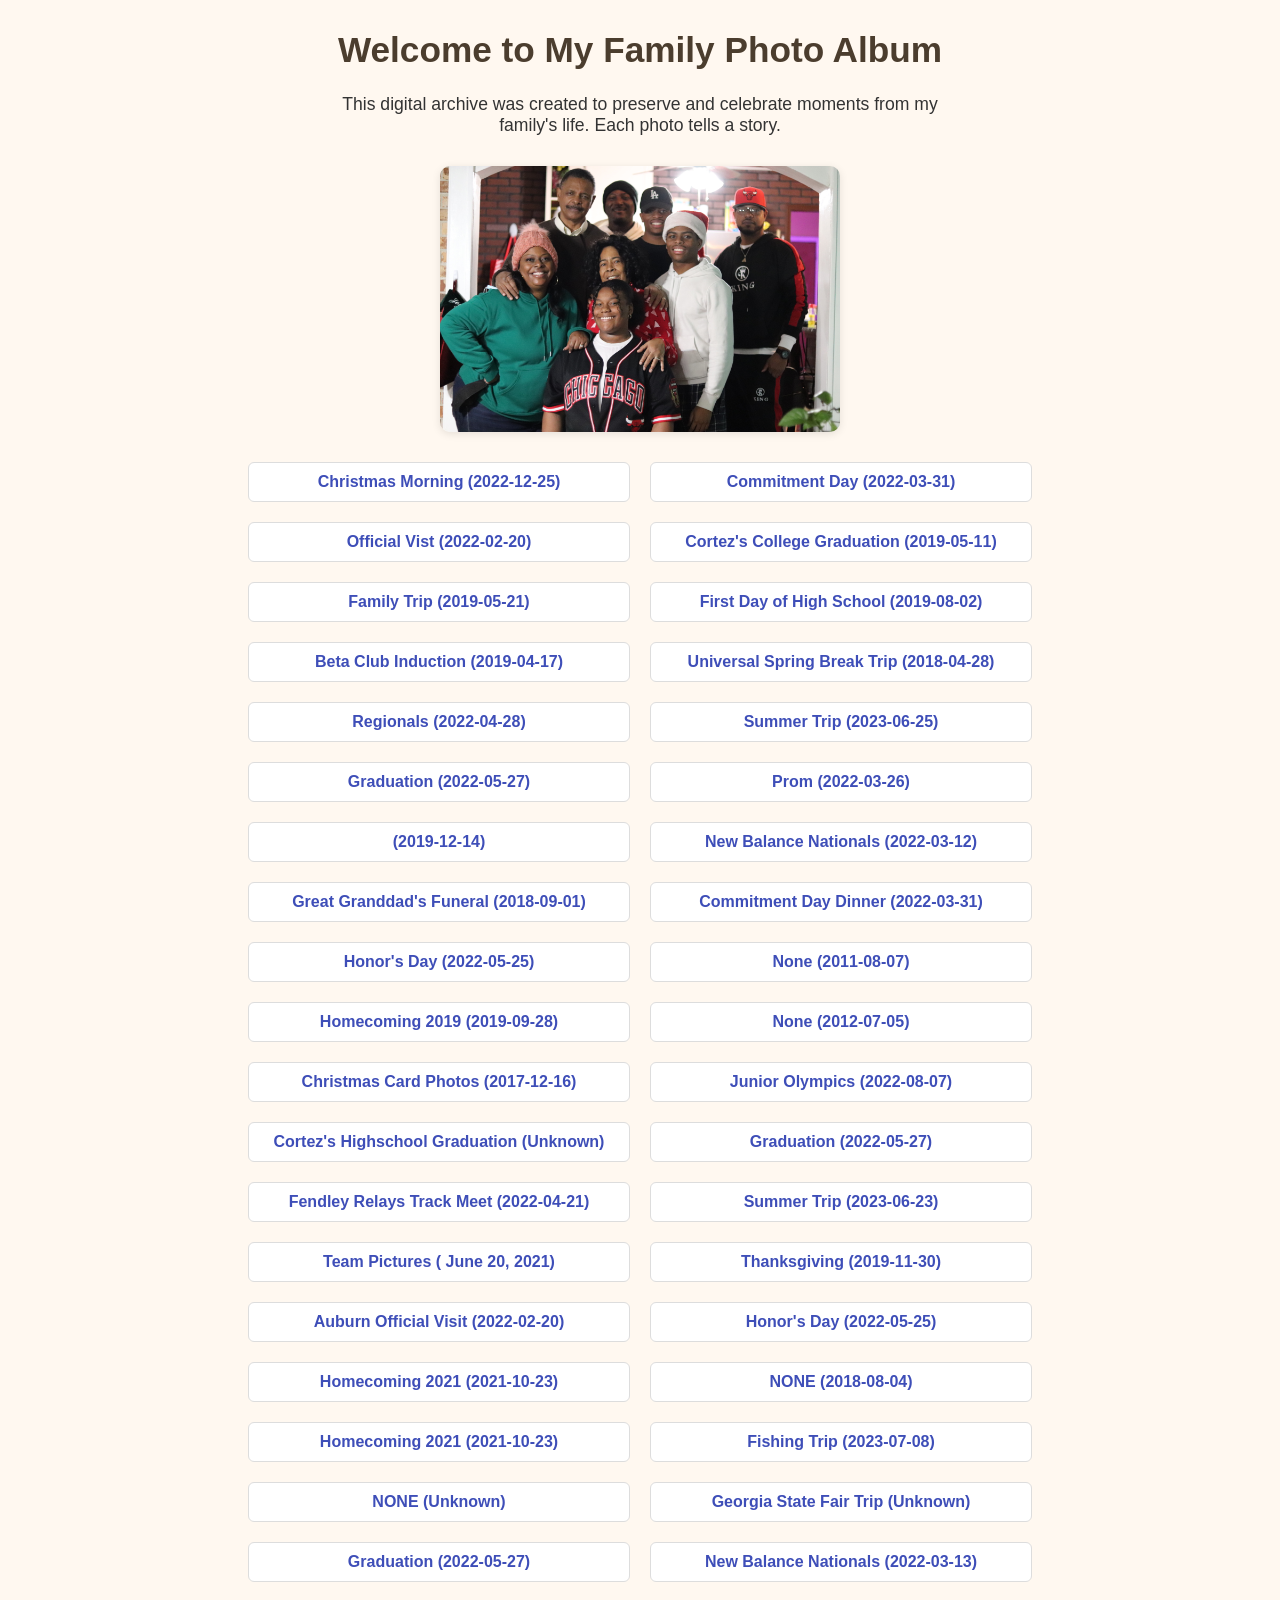
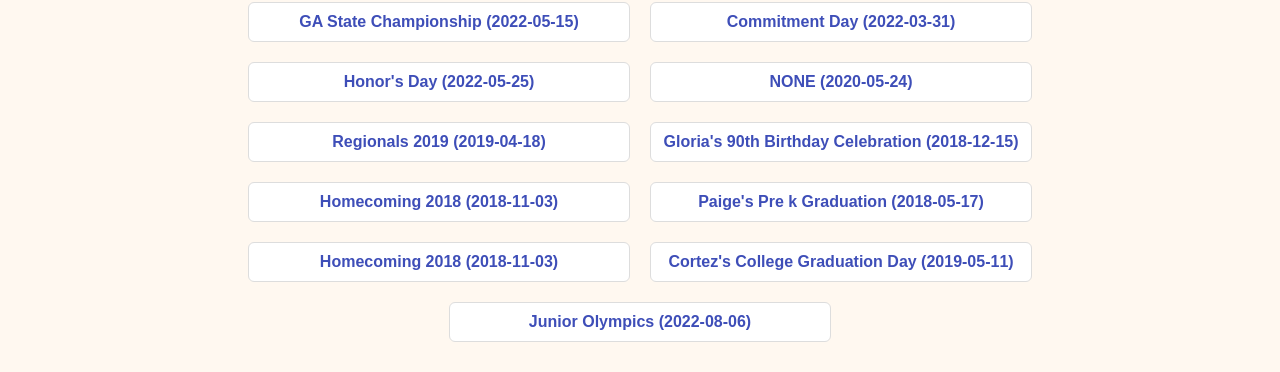
==== commit 16bda038: "Update index.html" ====
--- a/index.html
+++ b/index.html
@@ -1,12 +1,83 @@
 <body>
+  <style>
+    body {
+      font-family: Verdana, sans-serif;
+      background-color: #fff8f0;
+      text-align: center;
+      margin: 0;
+      padding: 30px;
+      color: #333;
+    }
+
+    h1 {
+      font-size: 2.2rem;
+      color: #4b3d2e;
+    }
+
+    p {
+      max-width: 600px;
+      margin: 10px auto 30px;
+      font-size: 1.1rem;
+    }
+
+    img {
+      max-width: 90%;
+      height: auto;
+      border-radius: 10px;
+      box-shadow: 0 2px 8px rgba(0, 0, 0, 0.1);
+      margin-bottom: 30px;
+    }
+
+    #collection {
+      display: flex;
+      flex-wrap: wrap;
+      justify-content: center;
+      gap: 20px;
+      max-width: 800px;
+      margin: 0 auto;
+    }
+
+    .event-link {
+      flex: 0 1 45%;
+      text-align: center;
+      background: #ffffff;
+      border: 1px solid #ddd;
+      padding: 10px;
+      border-radius: 6px;
+      text-decoration: none;
+      color: #3e4eb8;
+      font-weight: bold;
+      transition: background-color 0.2s;
+    }
+
+    .event-link:hover {
+      background-color: #f0ece6;
+    }
+  </style>
+
   <h1>Welcome to My Family Photo Album</h1>
   <p>This digital archive was created to preserve and celebrate moments from my family's life. Each photo tells a story.</p>
 
-  
   <img src="photos/IMG_6487.JPG" alt="Family cover photo" width="400">
 
-  
   <div id="collection"></div>
 
-  <script src="script.js"></script>
+  <script>
+    fetch("collection.json")
+      .then(response => response.json())
+      .then(data => {
+        const container = document.getElementById("collection");
+
+        data.forEach(item => {
+          const link = document.createElement("a");
+          link.className = "event-link";
+          link.href = `item-template.html?id=${item.photo_id}`;
+          link.textContent = `${item.event_context} (${item.date_taken})`;
+          container.appendChild(link);
+        });
+      })
+      .catch(error => {
+        console.error("Error loading collection.json:", error);
+      });
+  </script>
 </body>
